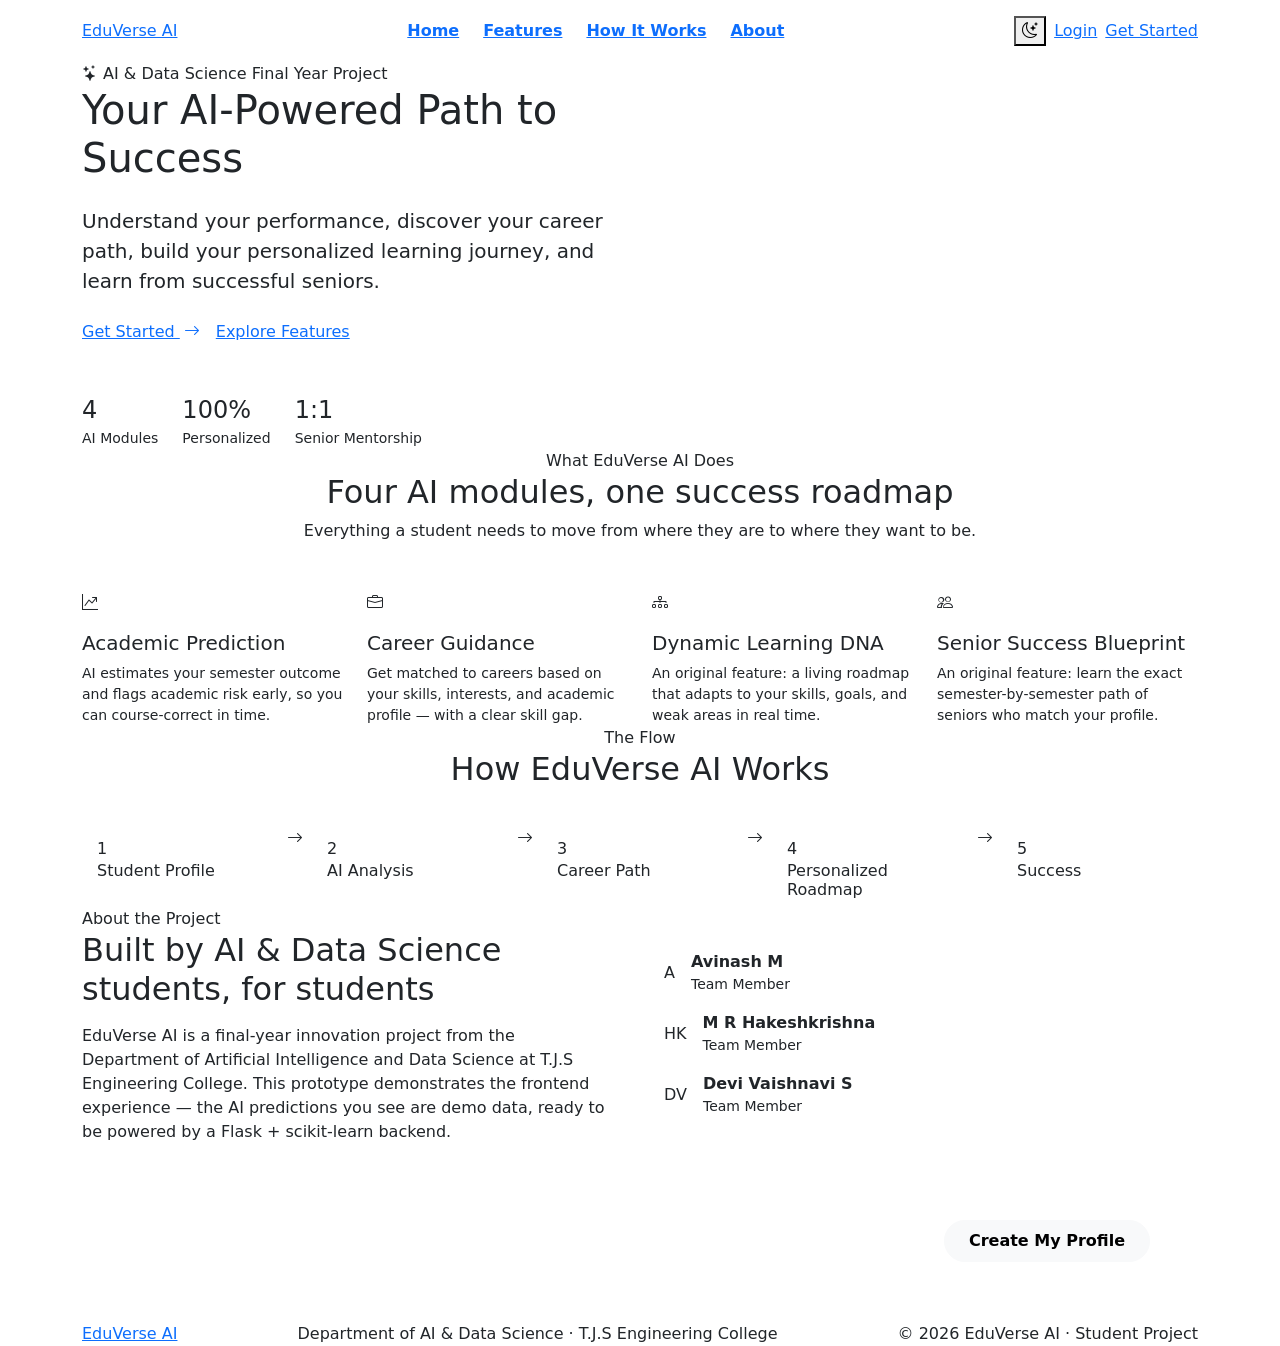
==== index.html @ 8caf8e60 "Rename Index.html to index.html" ====
<!DOCTYPE html>
<html lang="en">
<head>
<meta charset="UTF-8">
<meta name="viewport" content="width=device-width, initial-scale=1.0">
<title>EduVerse AI — Personalized Student Success Predictor & Learning Guide</title>
<link rel="preconnect" href="https://fonts.googleapis.com">
<link href="https://fonts.googleapis.com/css2?family=Space+Grotesk:wght@500;600;700&family=Inter:wght@400;500;600;700&family=JetBrains+Mono:wght@500;700&display=swap" rel="stylesheet">
<link href="https://cdn.jsdelivr.net/npm/bootstrap@5.3.3/dist/css/bootstrap.min.css" rel="stylesheet">
<link rel="stylesheet" href="https://cdn.jsdelivr.net/npm/bootstrap-icons@1.11.3/font/bootstrap-icons.css">
<link rel="stylesheet" href="style.css">
</head>
<body>

<!-- ================= NAVBAR ================= -->
<nav class="ev-navbar">
  <div class="container d-flex align-items-center justify-content-between py-3">
    <a href="index.html" class="ev-logo"><span class="dot"></span>EduVerse AI</a>
    <div class="d-none d-lg-flex align-items-center gap-4">
      <a href="#home" class="text-muted-ev fw-semibold">Home</a>
      <a href="#features" class="text-muted-ev fw-semibold">Features</a>
      <a href="#how-it-works" class="text-muted-ev fw-semibold">How It Works</a>
      <a href="#about" class="text-muted-ev fw-semibold">About</a>
    </div>
    <div class="d-flex align-items-center gap-2">
      <button class="theme-toggle" aria-label="Toggle theme"><i class="bi bi-moon-stars"></i></button>
      <a href="login.html" class="btn-ev-outline d-none d-sm-inline-block">Login</a>
      <a href="register.html" class="btn-ev-primary">Get Started</a>
    </div>
  </div>
</nav>

<!-- ================= HERO ================= -->
<header class="ev-hero" id="home">
  <div class="ev-hero-bg"></div>
  <div class="container">
    <div class="row align-items-center gy-5">
      <div class="col-lg-6">
        <span class="ev-eyebrow"><i class="bi bi-stars"></i> AI &amp; Data Science Final Year Project</span>
        <h1>Your AI-Powered Path to Success</h1>
        <p class="lead my-4">Understand your performance, discover your career path, build your personalized learning journey, and learn from successful seniors.</p>
        <div class="d-flex flex-wrap gap-3">
          <a href="register.html" class="btn-ev-primary">Get Started <i class="bi bi-arrow-right ms-1"></i></a>
          <a href="#features" class="btn-ev-outline">Explore Features</a>
        </div>
        <div class="d-flex gap-4 mt-5">
          <div><div class="ev-stat-value font-mono" style="font-size:1.5rem;">4</div><div class="text-muted-ev small">AI Modules</div></div>
          <div><div class="ev-stat-value font-mono" style="font-size:1.5rem;">100%</div><div class="text-muted-ev small">Personalized</div></div>
          <div><div class="ev-stat-value font-mono" style="font-size:1.5rem;">1:1</div><div class="text-muted-ev small">Senior Mentorship</div></div>
        </div>
      </div>
      <div class="col-lg-6">
        <div class="neural-orb-wrap">
          <div class="neural-orb">
            <div class="neural-node" style="top:18%;left:22%;"></div>
            <div class="neural-node" style="top:30%;left:70%;animation-delay:.4s;"></div>
            <div class="neural-node" style="top:65%;left:20%;animation-delay:.8s;"></div>
            <div class="neural-node" style="top:72%;left:66%;animation-delay:.3s;"></div>
            <div class="neural-node" style="top:48%;left:46%;animation-delay:.6s;"></div>
          </div>
        </div>
      </div>
    </div>
  </div>
</header>

<!-- ================= FEATURES ================= -->
<section id="features">
  <div class="container">
    <div class="text-center mb-5 fade-up">
      <span class="ev-eyebrow">What EduVerse AI Does</span>
      <h2 class="section-title">Four AI modules, one success roadmap</h2>
      <p class="text-muted-ev">Everything a student needs to move from where they are to where they want to be.</p>
    </div>
    <div class="row g-4">
      <div class="col-md-6 col-lg-3 fade-up">
        <div class="ev-card ev-card-pad hoverable h-100">
          <div class="ev-icon-tile mb-3"><i class="bi bi-graph-up-arrow"></i></div>
          <h5>Academic Prediction</h5>
          <p class="text-muted-ev small mb-0">AI estimates your semester outcome and flags academic risk early, so you can course-correct in time.</p>
        </div>
      </div>
      <div class="col-md-6 col-lg-3 fade-up">
        <div class="ev-card ev-card-pad hoverable h-100">
          <div class="ev-icon-tile mb-3"><i class="bi bi-briefcase"></i></div>
          <h5>Career Guidance</h5>
          <p class="text-muted-ev small mb-0">Get matched to careers based on your skills, interests, and academic profile — with a clear skill gap.</p>
        </div>
      </div>
      <div class="col-md-6 col-lg-3 fade-up">
        <div class="ev-card ev-card-pad hoverable h-100">
          <div class="ev-icon-tile mb-3"><i class="bi bi-diagram-3"></i></div>
          <h5>Dynamic Learning DNA</h5>
          <p class="text-muted-ev small mb-0">An original feature: a living roadmap that adapts to your skills, goals, and weak areas in real time.</p>
        </div>
      </div>
      <div class="col-md-6 col-lg-3 fade-up">
        <div class="ev-card ev-card-pad hoverable h-100">
          <div class="ev-icon-tile mb-3"><i class="bi bi-people"></i></div>
          <h5>Senior Success Blueprint</h5>
          <p class="text-muted-ev small mb-0">An original feature: learn the exact semester-by-semester path of seniors who match your profile.</p>
        </div>
      </div>
    </div>
  </div>
</section>

<!-- ================= HOW IT WORKS ================= -->
<section id="how-it-works" style="background:var(--bg-sunken);">
  <div class="container">
    <div class="text-center mb-5 fade-up">
      <span class="ev-eyebrow">The Flow</span>
      <h2 class="section-title">How EduVerse AI Works</h2>
    </div>
    <div class="row g-4 align-items-start justify-content-center">
      <div class="col-6 col-md-2 ev-step fade-up">
        <div class="num">1</div>
        <h6>Student Profile</h6>
      </div>
      <div class="col-auto ev-step-arrow d-none d-md-flex align-items-center" style="margin-top:.9rem;"><i class="bi bi-arrow-right"></i></div>
      <div class="col-6 col-md-2 ev-step fade-up">
        <div class="num">2</div>
        <h6>AI Analysis</h6>
      </div>
      <div class="col-auto ev-step-arrow d-none d-md-flex align-items-center" style="margin-top:.9rem;"><i class="bi bi-arrow-right"></i></div>
      <div class="col-6 col-md-2 ev-step fade-up">
        <div class="num">3</div>
        <h6>Career Path</h6>
      </div>
      <div class="col-auto ev-step-arrow d-none d-md-flex align-items-center" style="margin-top:.9rem;"><i class="bi bi-arrow-right"></i></div>
      <div class="col-6 col-md-2 ev-step fade-up">
        <div class="num">4</div>
        <h6>Personalized Roadmap</h6>
      </div>
      <div class="col-auto ev-step-arrow d-none d-md-flex align-items-center" style="margin-top:.9rem;"><i class="bi bi-arrow-right"></i></div>
      <div class="col-6 col-md-2 ev-step fade-up">
        <div class="num">5</div>
        <h6>Success</h6>
      </div>
    </div>
  </div>
</section>

<!-- ================= ABOUT / TEAM ================= -->
<section id="about">
  <div class="container">
    <div class="row g-5 align-items-center">
      <div class="col-lg-6 fade-up">
        <span class="ev-eyebrow">About the Project</span>
        <h2 class="section-title mb-3">Built by AI &amp; Data Science students, for students</h2>
        <p class="text-muted-ev">EduVerse AI is a final-year innovation project from the Department of Artificial Intelligence and Data Science at T.J.S Engineering College. This prototype demonstrates the frontend experience — the AI predictions you see are demo data, ready to be powered by a Flask + scikit-learn backend.</p>
      </div>
      <div class="col-lg-6 fade-up">
        <div class="row g-3">
          <div class="col-12">
            <div class="ev-card ev-card-pad d-flex align-items-center gap-3">
              <div class="ev-avatar">A</div>
              <div><strong>Avinash M</strong><div class="text-muted-ev small">Team Member</div></div>
            </div>
          </div>
          <div class="col-12">
            <div class="ev-card ev-card-pad d-flex align-items-center gap-3">
              <div class="ev-avatar">HK</div>
              <div><strong>M R Hakeshkrishna</strong><div class="text-muted-ev small">Team Member</div></div>
            </div>
          </div>
          <div class="col-12">
            <div class="ev-card ev-card-pad d-flex align-items-center gap-3">
              <div class="ev-avatar">DV</div>
              <div><strong>Devi Vaishnavi S</strong><div class="text-muted-ev small">Team Member</div></div>
            </div>
          </div>
        </div>
      </div>
    </div>
  </div>
</section>

<!-- ================= CTA ================= -->
<section style="padding-top:0;">
  <div class="container">
    <div class="ev-card fade-up" style="background:var(--ev-gradient); border:none; padding:3rem; border-radius:28px;">
      <div class="row align-items-center g-4">
        <div class="col-lg-8 text-white">
          <h3 class="text-white mb-2">Ready to see your AI-powered success path?</h3>
          <p class="mb-0" style="opacity:.9;">Create your student profile in under two minutes.</p>
        </div>
        <div class="col-lg-4 text-lg-end">
          <a href="register.html" class="btn btn-light rounded-pill fw-bold px-4 py-2">Create My Profile</a>
        </div>
      </div>
    </div>
  </div>
</section>

<footer class="ev-footer">
  <div class="container d-flex flex-wrap justify-content-between align-items-center gap-3">
    <a href="index.html" class="ev-logo"><span class="dot"></span>EduVerse AI</a>
    <div>Department of AI &amp; Data Science · T.J.S Engineering College</div>
    <div>© 2026 EduVerse AI · Student Project</div>
  </div>
</footer>

<script src="https://cdn.jsdelivr.net/npm/bootstrap@5.3.3/dist/js/bootstrap.bundle.min.js"></script>
<script src="script.js"></script>
</body>
</html>
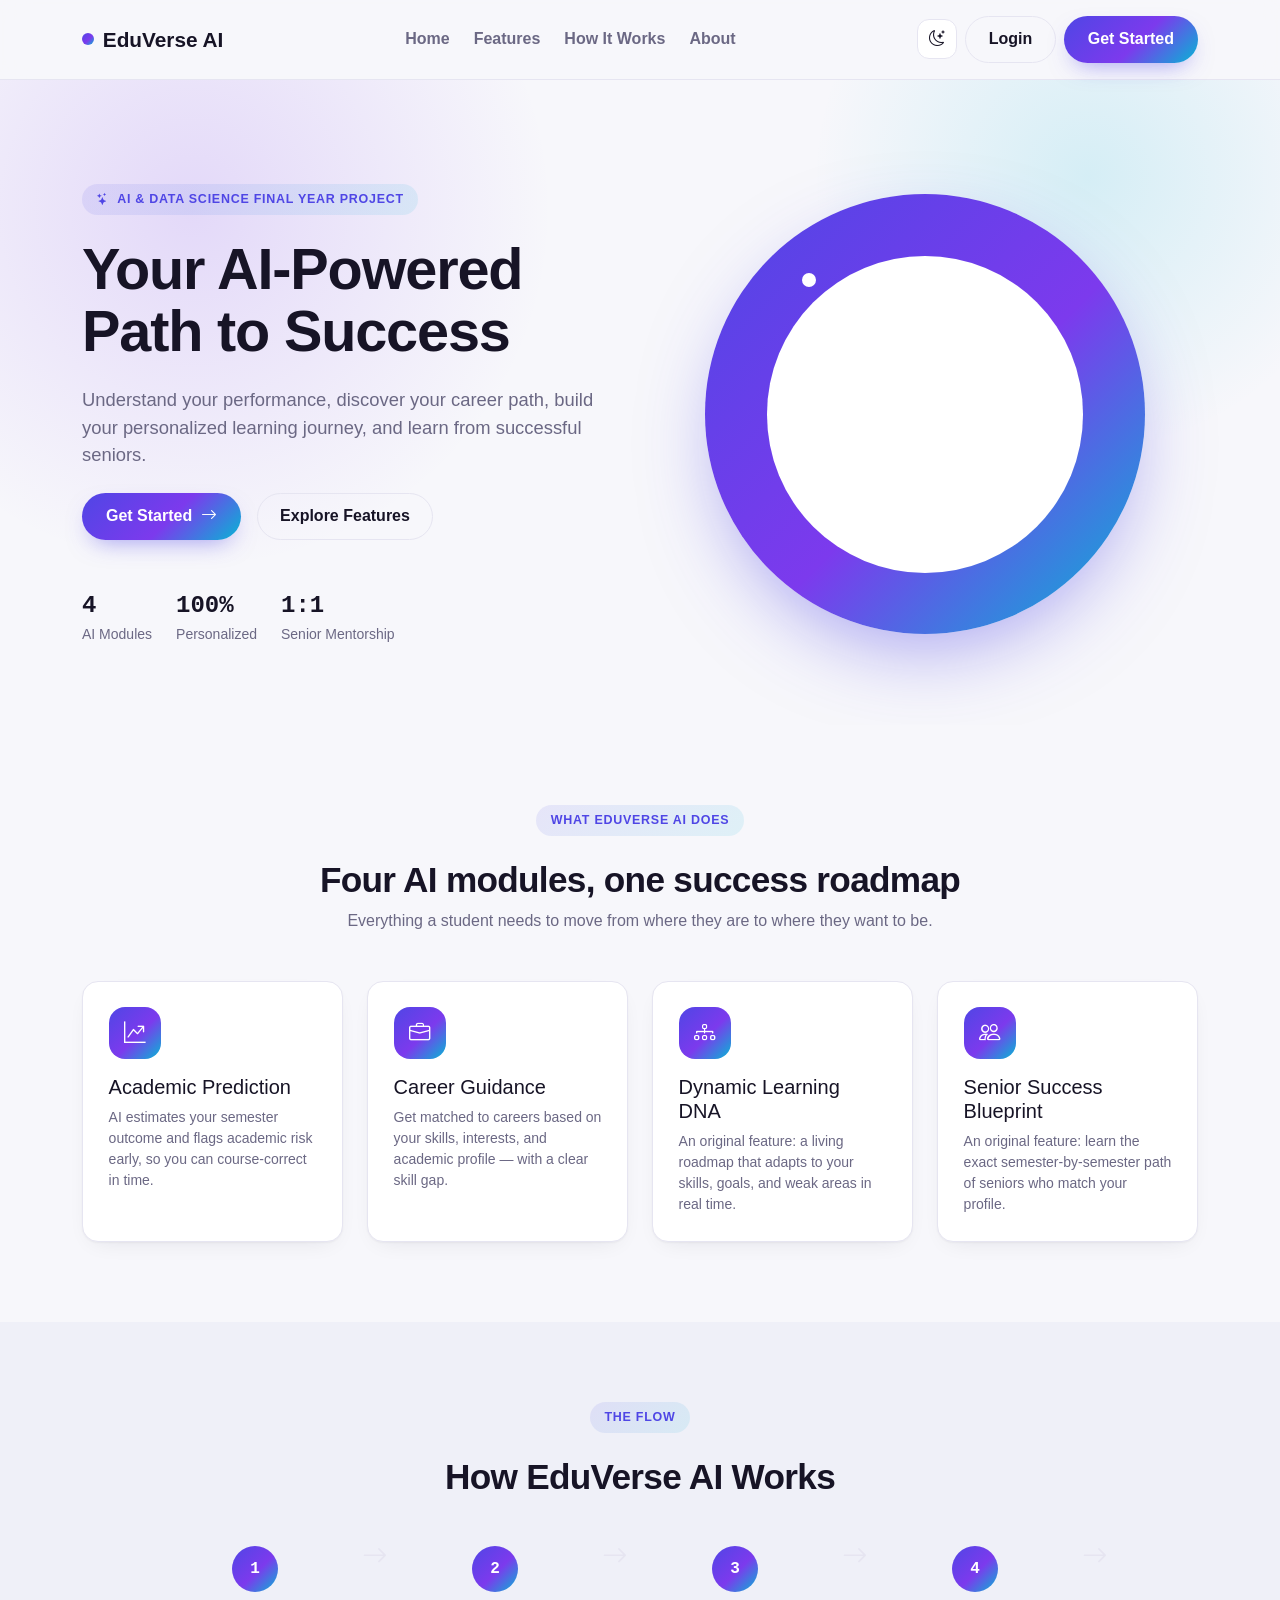
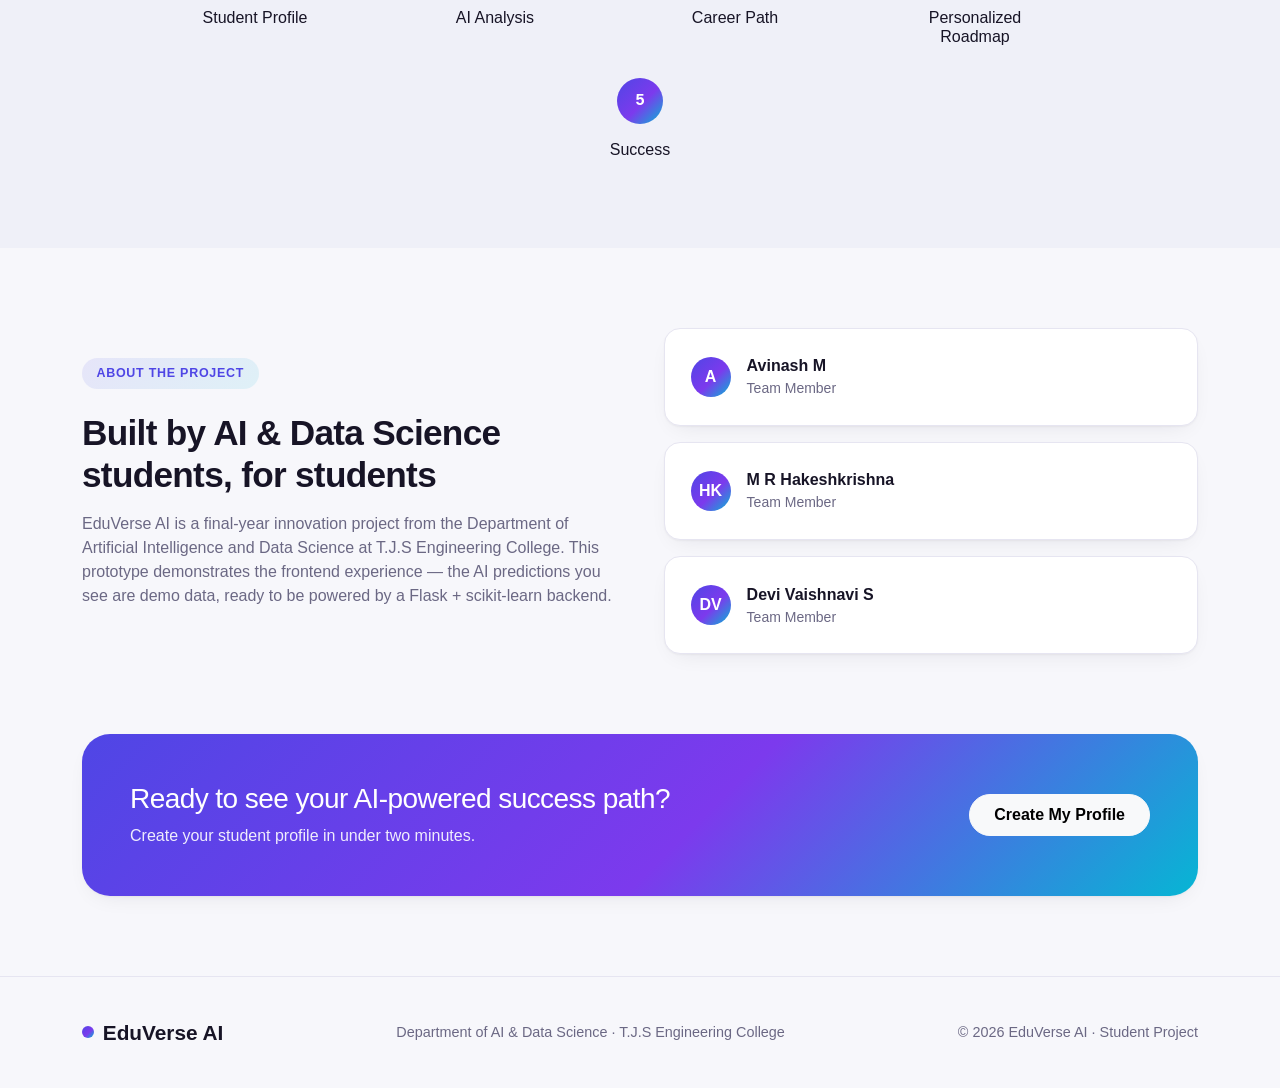
==== commit e8c589dd: "Update index.html" ====
--- a/index.html
+++ b/index.html
@@ -8,7 +8,7 @@
 <link href="https://fonts.googleapis.com/css2?family=Space+Grotesk:wght@500;600;700&family=Inter:wght@400;500;600;700&family=JetBrains+Mono:wght@500;700&display=swap" rel="stylesheet">
 <link href="https://cdn.jsdelivr.net/npm/bootstrap@5.3.3/dist/css/bootstrap.min.css" rel="stylesheet">
 <link rel="stylesheet" href="https://cdn.jsdelivr.net/npm/bootstrap-icons@1.11.3/font/bootstrap-icons.css">
-<link rel="stylesheet" href="style.css">
+<link rel="stylesheet" href="Style.CSS">
 </head>
 <body>
 
@@ -24,8 +24,8 @@
     </div>
     <div class="d-flex align-items-center gap-2">
       <button class="theme-toggle" aria-label="Toggle theme"><i class="bi bi-moon-stars"></i></button>
-      <a href="login.html" class="btn-ev-outline d-none d-sm-inline-block">Login</a>
-      <a href="register.html" class="btn-ev-primary">Get Started</a>
+      <a href="Login.html" class="btn-ev-outline d-none d-sm-inline-block">Login</a>
+      <a href="Register.html" class="btn-ev-primary">Get Started</a>
     </div>
   </div>
 </nav>
@@ -40,7 +40,7 @@
         <h1>Your AI-Powered Path to Success</h1>
         <p class="lead my-4">Understand your performance, discover your career path, build your personalized learning journey, and learn from successful seniors.</p>
         <div class="d-flex flex-wrap gap-3">
-          <a href="register.html" class="btn-ev-primary">Get Started <i class="bi bi-arrow-right ms-1"></i></a>
+          <a href="Register.html" class="btn-ev-primary">Get Started <i class="bi bi-arrow-right ms-1"></i></a>
           <a href="#features" class="btn-ev-outline">Explore Features</a>
         </div>
         <div class="d-flex gap-4 mt-5">
@@ -186,7 +186,7 @@
           <p class="mb-0" style="opacity:.9;">Create your student profile in under two minutes.</p>
         </div>
         <div class="col-lg-4 text-lg-end">
-          <a href="register.html" class="btn btn-light rounded-pill fw-bold px-4 py-2">Create My Profile</a>
+          <a href="Register.html" class="btn btn-light rounded-pill fw-bold px-4 py-2">Create My Profile</a>
         </div>
       </div>
     </div>
@@ -202,6 +202,6 @@
 </footer>
 
 <script src="https://cdn.jsdelivr.net/npm/bootstrap@5.3.3/dist/js/bootstrap.bundle.min.js"></script>
-<script src="script.js"></script>
+<script src="Script.js"></script>
 </body>
 </html>
--- a/Style.CSS
+++ b/Style.CSS
@@ -0,0 +1,380 @@
+/* ==========================================================================
+   EduVerse AI — Design Tokens & Core Styles
+   Theme: "Neural Pathways" — indigo/violet AI palette with a circuit/DNA
+   motif used for the two original features (Learning DNA, Senior Blueprint).
+   Fonts: Space Grotesk (display) + Inter (body) + JetBrains Mono (data/stats)
+   ========================================================================== */
+
+:root{
+  /* ---- Brand palette ---- */
+  --ev-indigo:        #4F46E5;
+  --ev-indigo-dark:    #3730A3;
+  --ev-violet:        #7C3AED;
+  --ev-cyan:          #06B6D4;
+  --ev-cyan-soft:     #A5F3FC;
+  --ev-amber:         #F59E0B;
+  --ev-rose:          #F43F5E;
+  --ev-green:         #10B981;
+
+  --ev-gradient: linear-gradient(135deg,var(--ev-indigo) 0%,var(--ev-violet) 55%,var(--ev-cyan) 100%);
+  --ev-gradient-soft: linear-gradient(135deg, rgba(79,70,229,.10), rgba(6,182,212,.10));
+
+  /* ---- Light mode surface tokens ---- */
+  --bg:            #F7F7FB;
+  --bg-elevated:   #FFFFFF;
+  --bg-sunken:     #EFF0F8;
+  --text:          #171426;
+  --text-muted:    #6B6884;
+  --border:        #E6E5F1;
+  --shadow:        0 1px 2px rgba(23,20,38,.04), 0 8px 24px -12px rgba(23,20,38,.12);
+  --shadow-lg:     0 20px 45px -20px rgba(79,70,229,.35);
+
+  /* ---- Type ---- */
+  --font-display: 'Space Grotesk', sans-serif;
+  --font-body:    'Inter', sans-serif;
+  --font-mono:    'JetBrains Mono', monospace;
+
+  --radius-sm: 10px;
+  --radius-md: 16px;
+  --radius-lg: 24px;
+
+  --sidebar-w: 264px;
+}
+
+[data-theme="dark"]{
+  --bg:            #0E0B1A;
+  --bg-elevated:   #171327;
+  --bg-sunken:     #120F20;
+  --text:          #F1EFFB;
+  --text-muted:    #948FB3;
+  --border:        #2A2540;
+  --shadow:        0 1px 2px rgba(0,0,0,.3), 0 8px 30px -12px rgba(0,0,0,.6);
+  --shadow-lg:     0 20px 55px -20px rgba(124,58,237,.55);
+}
+
+*{ box-sizing:border-box; }
+
+html{ scroll-behavior:smooth; }
+
+body{
+  background:var(--bg);
+  color:var(--text);
+  font-family:var(--font-body);
+  transition:background .3s ease,color .3s ease;
+  -webkit-font-smoothing:antialiased;
+}
+
+h1,h2,h3,h4,.display{
+  font-family:var(--font-display);
+  letter-spacing:-0.02em;
+  color:var(--text);
+}
+
+.text-muted-ev{ color:var(--text-muted) !important; }
+.font-mono{ font-family:var(--font-mono); }
+
+a{ text-decoration:none; }
+
+/* Respect reduced motion */
+@media (prefers-reduced-motion: reduce){
+  *{ animation-duration:.001ms !important; transition-duration:.001ms !important; }
+}
+
+/* ==========================================================================
+   Buttons
+   ========================================================================== */
+.btn-ev-primary{
+  background:var(--ev-gradient);
+  border:none;
+  color:#fff;
+  font-weight:600;
+  padding:.7rem 1.5rem;
+  border-radius:999px;
+  box-shadow:0 10px 25px -10px rgba(79,70,229,.55);
+  transition:transform .2s ease, box-shadow .2s ease;
+}
+.btn-ev-primary:hover{ transform:translateY(-2px); box-shadow:0 16px 32px -10px rgba(79,70,229,.65); color:#fff; }
+
+.btn-ev-outline{
+  background:transparent;
+  border:1.5px solid var(--border);
+  color:var(--text);
+  font-weight:600;
+  padding:.65rem 1.4rem;
+  border-radius:999px;
+  transition:all .2s ease;
+}
+.btn-ev-outline:hover{ border-color:var(--ev-indigo); color:var(--ev-indigo); transform:translateY(-2px); }
+
+/* ==========================================================================
+   Cards
+   ========================================================================== */
+.ev-card{
+  background:var(--bg-elevated);
+  border:1px solid var(--border);
+  border-radius:var(--radius-md);
+  box-shadow:var(--shadow);
+  transition:transform .25s ease, box-shadow .25s ease, border-color .25s ease;
+}
+.ev-card.hoverable:hover{
+  transform:translateY(-4px);
+  box-shadow:var(--shadow-lg);
+  border-color:rgba(124,58,237,.35);
+}
+.ev-card-pad{ padding:1.6rem; }
+
+.ev-badge{
+  display:inline-flex; align-items:center; gap:.4rem;
+  font-size:.72rem; font-weight:700; letter-spacing:.03em; text-transform:uppercase;
+  padding:.32rem .7rem; border-radius:999px;
+  background:var(--ev-gradient-soft); color:var(--ev-indigo);
+}
+[data-theme="dark"] .ev-badge{ color:var(--ev-cyan-soft); }
+
+.ev-badge.demo{ background:rgba(245,158,11,.12); color:#B45309; }
+[data-theme="dark"] .ev-badge.demo{ color:#FCD34D; }
+
+.ev-icon-tile{
+  width:52px; height:52px; border-radius:16px;
+  display:flex; align-items:center; justify-content:center;
+  background:var(--ev-gradient); color:#fff; font-size:1.35rem;
+  flex-shrink:0;
+}
+
+/* ==========================================================================
+   Landing page
+   ========================================================================== */
+.ev-navbar{
+  backdrop-filter:blur(14px);
+  background:color-mix(in srgb, var(--bg) 82%, transparent);
+  border-bottom:1px solid var(--border);
+  position:sticky; top:0; z-index:1000;
+}
+.ev-logo{
+  font-family:var(--font-display); font-weight:700; font-size:1.3rem;
+  display:flex; align-items:center; gap:.55rem; color:var(--text);
+}
+.ev-logo .dot{
+  width:12px;height:12px;border-radius:50%;
+  background:var(--ev-gradient);
+  box-shadow:0 0 0 4px var(--ev-gradient-soft);
+}
+
+.ev-hero{
+  position:relative; overflow:hidden;
+  padding:6.5rem 0 5rem;
+}
+.ev-hero-bg{
+  position:absolute; inset:0; z-index:0; pointer-events:none;
+  background:
+    radial-gradient(600px circle at 15% 20%, rgba(124,58,237,.16), transparent 60%),
+    radial-gradient(500px circle at 85% 15%, rgba(6,182,212,.14), transparent 55%);
+}
+.ev-hero .container{ position:relative; z-index:1; }
+
+.ev-eyebrow{
+  display:inline-flex; align-items:center; gap:.5rem;
+  font-size:.78rem; font-weight:700; letter-spacing:.06em; text-transform:uppercase;
+  color:var(--ev-indigo); background:var(--ev-gradient-soft);
+  padding:.4rem .9rem; border-radius:999px; margin-bottom:1.4rem;
+}
+
+.ev-hero h1{ font-size:clamp(2.2rem,5vw,3.6rem); line-height:1.08; font-weight:700; }
+.ev-hero .lead{ color:var(--text-muted); font-size:1.15rem; max-width:560px; }
+
+/* Neural thread signature graphic */
+.neural-orb-wrap{ position:relative; }
+.neural-orb{
+  width:100%; max-width:440px; aspect-ratio:1/1; margin:0 auto;
+  border-radius:50%;
+  background:var(--ev-gradient);
+  position:relative;
+  box-shadow:0 30px 80px -20px rgba(79,70,229,.5);
+  animation:orbFloat 6s ease-in-out infinite;
+}
+@keyframes orbFloat{ 0%,100%{ transform:translateY(0);} 50%{ transform:translateY(-14px);} }
+.neural-orb::before{
+  content:""; position:absolute; inset:14%; border-radius:50%;
+  background:var(--bg-elevated);
+}
+.neural-node{
+  position:absolute; width:14px; height:14px; border-radius:50%;
+  background:#fff; box-shadow:0 0 0 6px var(--ev-gradient-soft);
+  animation:nodePulse 2.4s ease-in-out infinite;
+}
+@keyframes nodePulse{ 0%,100%{ opacity:.55; transform:scale(.9);} 50%{ opacity:1; transform:scale(1.15);} }
+
+.ev-step{
+  text-align:center; position:relative;
+}
+.ev-step .num{
+  width:46px;height:46px;border-radius:50%;
+  background:var(--ev-gradient); color:#fff; font-family:var(--font-mono); font-weight:700;
+  display:flex; align-items:center; justify-content:center; margin:0 auto 1rem;
+}
+.ev-step-arrow{ color:var(--border); font-size:1.6rem; }
+
+section{ padding:5rem 0; }
+.section-title{ font-size:clamp(1.6rem,3vw,2.2rem); font-weight:700; }
+
+/* ==========================================================================
+   App shell (dashboard-style pages)
+   ========================================================================== */
+.ev-app{ display:flex; min-height:100vh; }
+
+.ev-sidebar{
+  width:var(--sidebar-w); flex-shrink:0;
+  background:var(--bg-elevated); border-right:1px solid var(--border);
+  padding:1.5rem 1.1rem; position:sticky; top:0; height:100vh;
+  display:flex; flex-direction:column; gap:1.5rem;
+  transition:transform .3s ease;
+  z-index:1200;
+}
+.ev-sidebar .ev-nav-link{
+  display:flex; align-items:center; gap:.8rem;
+  padding:.65rem .9rem; border-radius:12px;
+  color:var(--text-muted); font-weight:600; font-size:.93rem;
+  transition:all .18s ease;
+}
+.ev-sidebar .ev-nav-link i{ width:20px; text-align:center; }
+.ev-sidebar .ev-nav-link:hover{ background:var(--bg-sunken); color:var(--text); }
+.ev-sidebar .ev-nav-link.active{ background:var(--ev-gradient); color:#fff; box-shadow:0 8px 18px -8px rgba(79,70,229,.5); }
+
+.ev-sidebar-profile{
+  display:flex; align-items:center; gap:.7rem;
+  padding:.8rem; border-radius:14px; background:var(--bg-sunken);
+}
+.ev-avatar{
+  width:40px;height:40px;border-radius:50%;
+  background:var(--ev-gradient); color:#fff; display:flex; align-items:center; justify-content:center;
+  font-weight:700; font-family:var(--font-display); flex-shrink:0;
+}
+
+.ev-main{ flex:1; min-width:0; }
+
+.ev-topbar{
+  position:sticky; top:0; z-index:1100;
+  background:color-mix(in srgb, var(--bg) 85%, transparent);
+  backdrop-filter:blur(12px);
+  border-bottom:1px solid var(--border);
+  padding:1rem 1.6rem;
+  display:flex; align-items:center; justify-content:space-between; gap:1rem;
+}
+
+.theme-toggle,.sidebar-toggle-btn{
+  width:40px;height:40px;border-radius:12px;border:1px solid var(--border);
+  background:var(--bg-elevated); color:var(--text);
+  display:flex; align-items:center; justify-content:center;
+}
+
+.ev-content{ padding:1.8rem 1.6rem 3rem; max-width:1280px; }
+
+/* Stat cards */
+.ev-stat-value{ font-family:var(--font-mono); font-size:2rem; font-weight:700; }
+.ev-progress{
+  height:8px; border-radius:999px; background:var(--bg-sunken); overflow:hidden;
+}
+.ev-progress-bar{ height:100%; border-radius:999px; background:var(--ev-gradient); transition:width 1s cubic-bezier(.2,.8,.2,1); }
+
+/* ==========================================================================
+   Learning DNA — vertical strand roadmap (signature element)
+   ========================================================================== */
+.dna-track{ position:relative; padding-left:2.6rem; }
+.dna-track::before{
+  content:""; position:absolute; left:14px; top:6px; bottom:6px; width:3px;
+  background:linear-gradient(var(--ev-indigo),var(--ev-violet),var(--ev-cyan));
+  border-radius:3px;
+}
+.dna-node{ position:relative; margin-bottom:1.1rem; }
+.dna-node::before{
+  content:""; position:absolute; left:-2.6rem; top:1.4rem;
+  width:16px;height:16px;border-radius:50%;
+  background:var(--bg-elevated); border:3px solid var(--ev-indigo);
+}
+.dna-node.completed::before{ background:var(--ev-green); border-color:var(--ev-green); }
+.dna-node.progress::before{ background:var(--ev-amber); border-color:var(--ev-amber); }
+.dna-node.next::before{ background:var(--bg-elevated); border-color:var(--border); }
+
+/* Senior blueprint journey timeline */
+.journey-track{ position:relative; padding-left:2.6rem; }
+.journey-track::before{
+  content:""; position:absolute; left:14px; top:6px; bottom:6px; width:3px;
+  background:var(--border);
+}
+.journey-node{ position:relative; margin-bottom:1.4rem; }
+.journey-node::before{
+  content:attr(data-sem); position:absolute; left:-2.85rem; top:0;
+  width:26px;height:26px;border-radius:50%; font-size:.68rem; font-family:var(--font-mono); font-weight:700;
+  background:var(--ev-gradient); color:#fff; display:flex; align-items:center; justify-content:center;
+}
+
+/* Match ring */
+.match-ring{ position:relative; width:64px; height:64px; }
+.match-ring svg{ transform:rotate(-90deg); }
+.match-ring .pct{
+  position:absolute; inset:0; display:flex; align-items:center; justify-content:center;
+  font-family:var(--font-mono); font-weight:700; font-size:.85rem;
+}
+
+/* Forms */
+.form-control,.form-select{
+  background:var(--bg-elevated); border:1.5px solid var(--border); color:var(--text);
+  border-radius:12px; padding:.65rem .9rem;
+}
+.form-control:focus,.form-select:focus{
+  border-color:var(--ev-indigo); box-shadow:0 0 0 4px var(--ev-gradient-soft); background:var(--bg-elevated); color:var(--text);
+}
+.form-label{ font-weight:600; font-size:.88rem; color:var(--text-muted); }
+label.form-label{margin-bottom:.35rem;}
+
+.auth-shell{
+  min-height:100vh; display:flex; align-items:center; justify-content:center;
+  background:
+    radial-gradient(700px circle at 10% 10%, rgba(124,58,237,.14), transparent 55%),
+    radial-gradient(700px circle at 90% 90%, rgba(6,182,212,.12), transparent 55%),
+    var(--bg);
+  padding:2rem 1rem;
+}
+.auth-card{ width:100%; max-width:440px; }
+.auth-card.wide{ max-width:720px; }
+
+/* Mobile bottom nav */
+.ev-bottom-nav{
+  display:none; position:fixed; bottom:0; left:0; right:0; z-index:1300;
+  background:var(--bg-elevated); border-top:1px solid var(--border);
+  padding:.5rem .3rem; box-shadow:0 -8px 24px -12px rgba(0,0,0,.15);
+}
+.ev-bottom-nav .item{
+  display:flex; flex-direction:column; align-items:center; gap:.15rem;
+  font-size:.65rem; color:var(--text-muted); font-weight:600; flex:1; padding:.35rem 0; border-radius:10px;
+}
+.ev-bottom-nav .item.active{ color:var(--ev-indigo); }
+.ev-bottom-nav .item i{ font-size:1.05rem; }
+
+@media (max-width: 991.98px){
+  .ev-sidebar{ position:fixed; left:0; transform:translateX(-100%); box-shadow:0 0 40px rgba(0,0,0,.25); }
+  .ev-sidebar.open{ transform:translateX(0); }
+  .ev-sidebar-backdrop{ display:none; position:fixed; inset:0; background:rgba(0,0,0,.4); z-index:1150; }
+  .ev-sidebar-backdrop.show{ display:block; }
+  .ev-bottom-nav{ display:flex; }
+  .ev-content{ padding-bottom:5.5rem; }
+}
+
+/* Chip / tag */
+.ev-chip{
+  display:inline-block; padding:.28rem .72rem; border-radius:999px; font-size:.78rem; font-weight:600;
+  background:var(--bg-sunken); color:var(--text-muted); border:1px solid var(--border);
+}
+.ev-chip.missing{ background:rgba(244,63,94,.08); color:var(--ev-rose); border-color:rgba(244,63,94,.25); }
+.ev-chip.have{ background:rgba(16,185,129,.09); color:var(--ev-green); border-color:rgba(16,185,129,.25); }
+
+.risk-low{ color:var(--ev-green); }
+.risk-medium{ color:var(--ev-amber); }
+.risk-high{ color:var(--ev-rose); }
+
+footer.ev-footer{
+  border-top:1px solid var(--border); padding:2.5rem 0; color:var(--text-muted); font-size:.9rem;
+}
+
+.fade-up{ opacity:0; transform:translateY(16px); transition:opacity .6s ease, transform .6s ease; }
+.fade-up.in{ opacity:1; transform:translateY(0); }
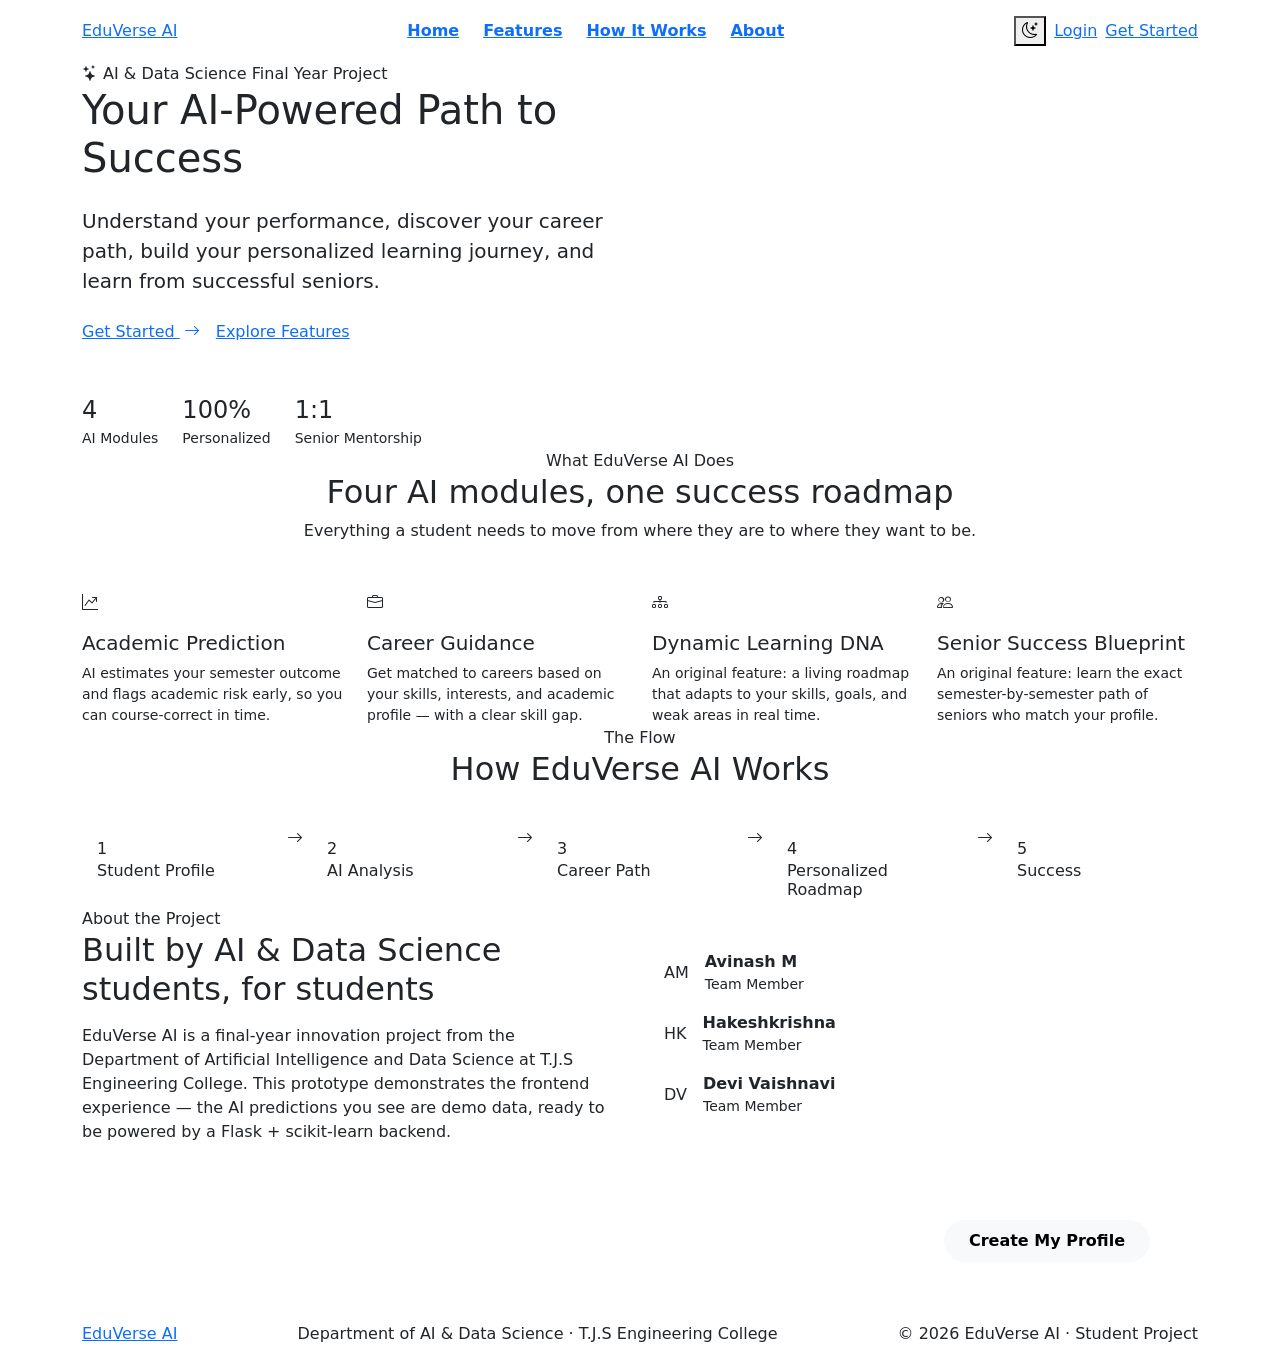
==== commit 153ee85e: "Update index.html" ====
--- a/index.html
+++ b/index.html
@@ -8,7 +8,7 @@
 <link href="https://fonts.googleapis.com/css2?family=Space+Grotesk:wght@500;600;700&family=Inter:wght@400;500;600;700&family=JetBrains+Mono:wght@500;700&display=swap" rel="stylesheet">
 <link href="https://cdn.jsdelivr.net/npm/bootstrap@5.3.3/dist/css/bootstrap.min.css" rel="stylesheet">
 <link rel="stylesheet" href="https://cdn.jsdelivr.net/npm/bootstrap-icons@1.11.3/font/bootstrap-icons.css">
-<link rel="stylesheet" href="Style.CSS">
+<link rel="stylesheet" href="style.css">
 </head>
 <body>
 
@@ -24,8 +24,8 @@
     </div>
     <div class="d-flex align-items-center gap-2">
       <button class="theme-toggle" aria-label="Toggle theme"><i class="bi bi-moon-stars"></i></button>
-      <a href="Login.html" class="btn-ev-outline d-none d-sm-inline-block">Login</a>
-      <a href="Register.html" class="btn-ev-primary">Get Started</a>
+      <a href="login.html" class="btn-ev-outline d-none d-sm-inline-block">Login</a>
+      <a href="register.html" class="btn-ev-primary">Get Started</a>
     </div>
   </div>
 </nav>
@@ -40,7 +40,7 @@
         <h1>Your AI-Powered Path to Success</h1>
         <p class="lead my-4">Understand your performance, discover your career path, build your personalized learning journey, and learn from successful seniors.</p>
         <div class="d-flex flex-wrap gap-3">
-          <a href="Register.html" class="btn-ev-primary">Get Started <i class="bi bi-arrow-right ms-1"></i></a>
+          <a href="register.html" class="btn-ev-primary">Get Started <i class="bi bi-arrow-right ms-1"></i></a>
           <a href="#features" class="btn-ev-outline">Explore Features</a>
         </div>
         <div class="d-flex gap-4 mt-5">
@@ -55,8 +55,8 @@
             <div class="neural-node" style="top:18%;left:22%;"></div>
             <div class="neural-node" style="top:30%;left:70%;animation-delay:.4s;"></div>
             <div class="neural-node" style="top:65%;left:20%;animation-delay:.8s;"></div>
-            <div class="neural-node" style="top:72%;left:66%;animation-delay:.3s;"></div>
-            <div class="neural-node" style="top:48%;left:46%;animation-delay:.6s;"></div>
+            <div class="neural-node" style="top:72%;left:66%;animation-delay:1.2s;"></div>
+            <div class="neural-node" style="top:48%;left:46%;animation-delay:1.6s;"></div>
           </div>
         </div>
       </div>
@@ -154,20 +154,20 @@
         <div class="row g-3">
           <div class="col-12">
             <div class="ev-card ev-card-pad d-flex align-items-center gap-3">
-              <div class="ev-avatar">A</div>
+              <div class="ev-avatar">AM</div>
               <div><strong>Avinash M</strong><div class="text-muted-ev small">Team Member</div></div>
             </div>
           </div>
           <div class="col-12">
             <div class="ev-card ev-card-pad d-flex align-items-center gap-3">
               <div class="ev-avatar">HK</div>
-              <div><strong>M R Hakeshkrishna</strong><div class="text-muted-ev small">Team Member</div></div>
+              <div><strong>Hakeshkrishna</strong><div class="text-muted-ev small">Team Member</div></div>
             </div>
           </div>
           <div class="col-12">
             <div class="ev-card ev-card-pad d-flex align-items-center gap-3">
               <div class="ev-avatar">DV</div>
-              <div><strong>Devi Vaishnavi S</strong><div class="text-muted-ev small">Team Member</div></div>
+              <div><strong>Devi Vaishnavi</strong><div class="text-muted-ev small">Team Member</div></div>
             </div>
           </div>
         </div>
@@ -186,7 +186,7 @@
           <p class="mb-0" style="opacity:.9;">Create your student profile in under two minutes.</p>
         </div>
         <div class="col-lg-4 text-lg-end">
-          <a href="Register.html" class="btn btn-light rounded-pill fw-bold px-4 py-2">Create My Profile</a>
+          <a href="register.html" class="btn btn-light rounded-pill fw-bold px-4 py-2">Create My Profile</a>
         </div>
       </div>
     </div>
@@ -202,6 +202,6 @@
 </footer>
 
 <script src="https://cdn.jsdelivr.net/npm/bootstrap@5.3.3/dist/js/bootstrap.bundle.min.js"></script>
-<script src="Script.js"></script>
+<script src="script.js"></script>
 </body>
 </html>
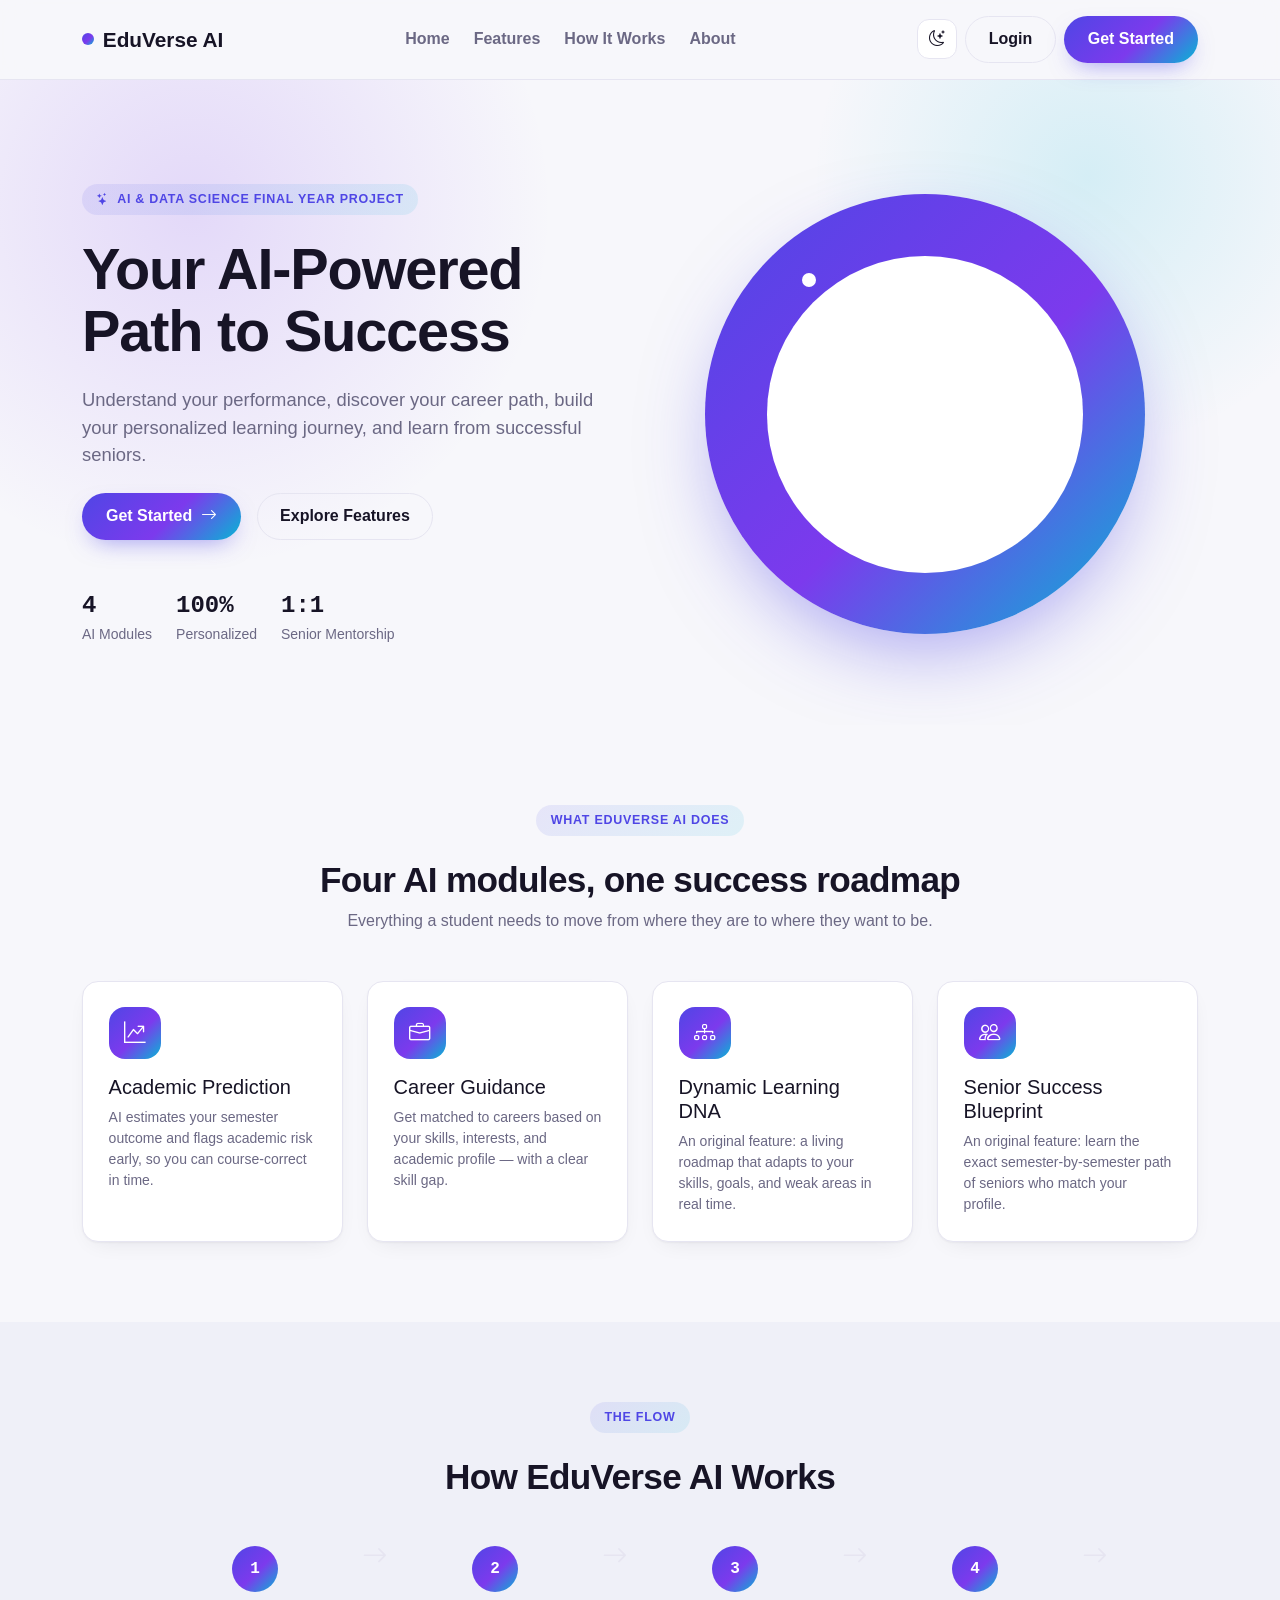
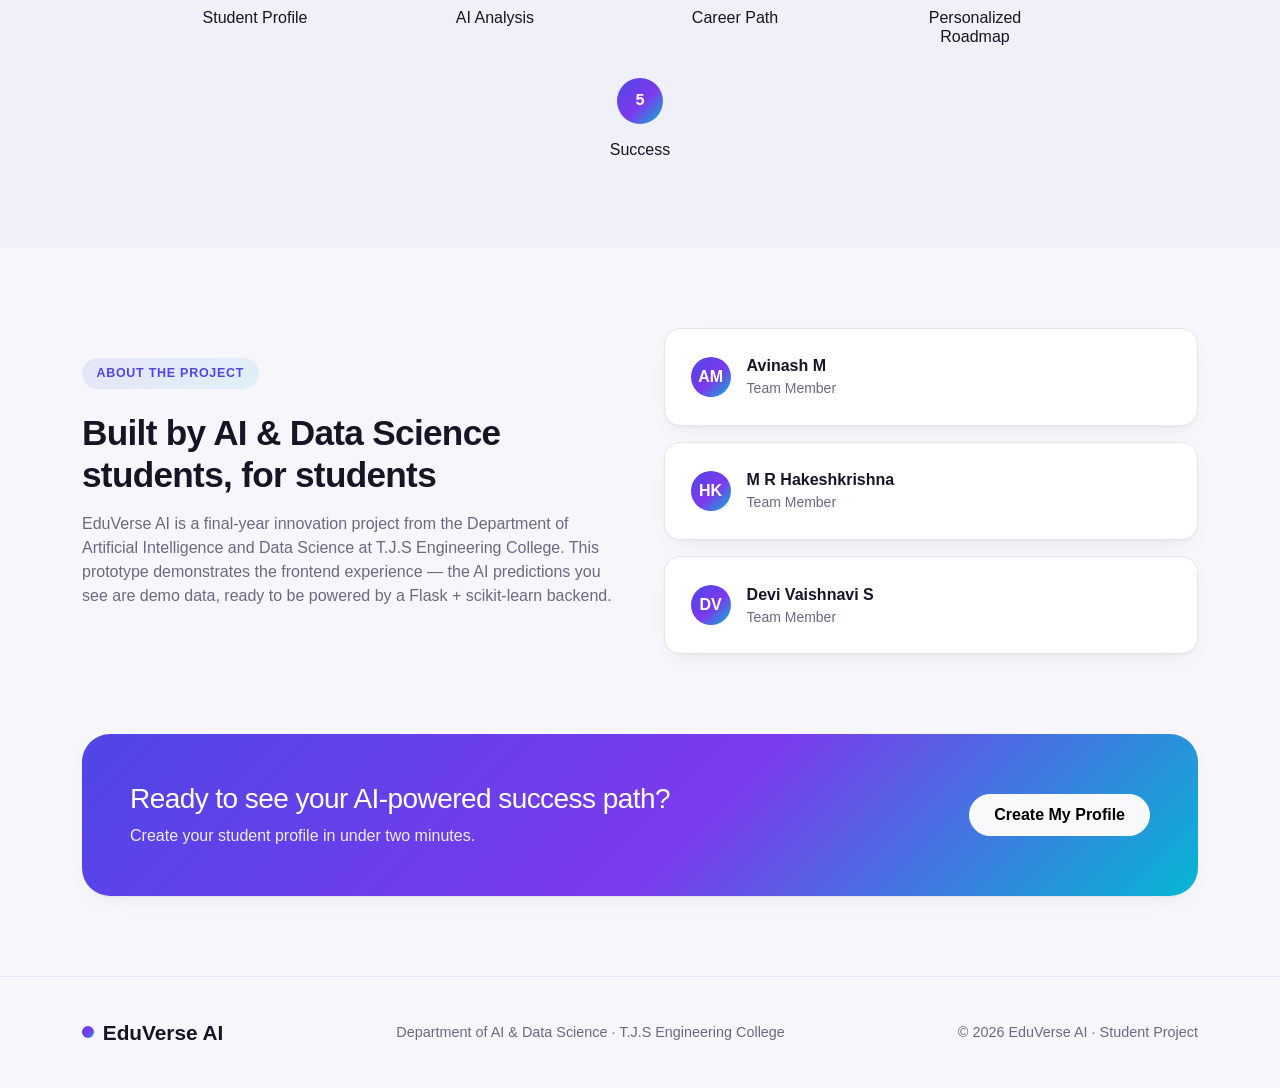
==== commit 8783e7cd: "Update index.html" ====
--- a/index.html
+++ b/index.html
@@ -161,13 +161,13 @@
           <div class="col-12">
             <div class="ev-card ev-card-pad d-flex align-items-center gap-3">
               <div class="ev-avatar">HK</div>
-              <div><strong>Hakeshkrishna</strong><div class="text-muted-ev small">Team Member</div></div>
+              <div><strong>M R Hakeshkrishna</strong><div class="text-muted-ev small">Team Member</div></div>
             </div>
           </div>
           <div class="col-12">
             <div class="ev-card ev-card-pad d-flex align-items-center gap-3">
               <div class="ev-avatar">DV</div>
-              <div><strong>Devi Vaishnavi</strong><div class="text-muted-ev small">Team Member</div></div>
+              <div><strong>Devi Vaishnavi S</strong><div class="text-muted-ev small">Team Member</div></div>
             </div>
           </div>
         </div>
--- a/style.css
+++ b/style.css
@@ -0,0 +1,393 @@
+/* ==========================================================================
+   EduVerse AI — Design Tokens & Core Styles
+   Theme: "Neural Pathways" — indigo/violet AI palette with a circuit/DNA
+   motif used for the two original features (Learning DNA, Senior Blueprint).
+   Fonts: Space Grotesk (display) + Inter (body) + JetBrains Mono (data/stats)
+   ========================================================================== */
+
+:root{
+  /* ---- Brand palette ---- */
+  --ev-indigo:        #4F46E5;
+  --ev-indigo-dark:    #3730A3;
+  --ev-violet:        #7C3AED;
+  --ev-cyan:          #06B6D4;
+  --ev-cyan-soft:     #A5F3FC;
+  --ev-amber:         #F59E0B;
+  --ev-rose:          #F43F5E;
+  --ev-green:         #10B981;
+
+  --ev-gradient: linear-gradient(135deg,var(--ev-indigo) 0%,var(--ev-violet) 55%,var(--ev-cyan) 100%);
+  --ev-gradient-soft: linear-gradient(135deg, rgba(79,70,229,.10), rgba(6,182,212,.10));
+
+  /* ---- Light mode surface tokens ---- */
+  --bg:            #F7F7FB;
+  --bg-elevated:   #FFFFFF;
+  --bg-sunken:     #EFF0F8;
+  --text:          #171426;
+  --text-muted:    #6B6884;
+  --border:        #E6E5F1;
+  --shadow:        0 1px 2px rgba(23,20,38,.04), 0 8px 24px -12px rgba(23,20,38,.12);
+  --shadow-lg:     0 20px 45px -20px rgba(79,70,229,.35);
+
+  /* ---- Type ---- */
+  --font-display: 'Space Grotesk', sans-serif;
+  --font-body:    'Inter', sans-serif;
+  --font-mono:    'JetBrains Mono', monospace;
+
+  --radius-sm: 10px;
+  --radius-md: 16px;
+  --radius-lg: 24px;
+
+  --sidebar-w: 264px;
+}
+
+[data-theme="dark"]{
+  --bg:            #0E0B1A;
+  --bg-elevated:   #171327;
+  --bg-sunken:     #120F20;
+  --text:          #F1EFFB;
+  --text-muted:    #948FB3;
+  --border:        #2A2540;
+  --shadow:        0 1px 2px rgba(0,0,0,.3), 0 8px 30px -12px rgba(0,0,0,.6);
+  --shadow-lg:     0 20px 55px -20px rgba(124,58,237,.55);
+}
+
+*{ box-sizing:border-box; }
+
+html{ scroll-behavior:smooth; }
+
+body{
+  background:var(--bg);
+  color:var(--text);
+  font-family:var(--font-body);
+  transition:background .3s ease,color .3s ease;
+  -webkit-font-smoothing:antialiased;
+}
+
+h1,h2,h3,h4,.display{
+  font-family:var(--font-display);
+  letter-spacing:-0.02em;
+  color:var(--text);
+}
+
+.text-muted-ev{ color:var(--text-muted) !important; }
+.font-mono{ font-family:var(--font-mono); }
+
+a{ text-decoration:none; }
+
+/* Respect reduced motion */
+@media (prefers-reduced-motion: reduce){
+  *{ animation-duration:.001ms !important; transition-duration:.001ms !important; }
+}
+
+/* ==========================================================================
+   Buttons
+   ========================================================================== */
+.btn-ev-primary{
+  background:var(--ev-gradient);
+  border:none;
+  color:#fff;
+  font-weight:600;
+  padding:.7rem 1.5rem;
+  border-radius:999px;
+  box-shadow:0 10px 25px -10px rgba(79,70,229,.55);
+  transition:transform .2s ease, box-shadow .2s ease;
+}
+.btn-ev-primary:hover{ transform:translateY(-2px); box-shadow:0 16px 32px -10px rgba(79,70,229,.65); color:#fff; }
+
+.btn-ev-outline{
+  background:transparent;
+  border:1.5px solid var(--border);
+  color:var(--text);
+  font-weight:600;
+  padding:.65rem 1.4rem;
+  border-radius:999px;
+  transition:all .2s ease;
+}
+.btn-ev-outline:hover{ border-color:var(--ev-indigo); color:var(--ev-indigo); transform:translateY(-2px); }
+
+/* ==========================================================================
+   Cards
+   ========================================================================== */
+.ev-card{
+  background:var(--bg-elevated);
+  border:1px solid var(--border);
+  border-radius:var(--radius-md);
+  box-shadow:var(--shadow);
+  transition:transform .25s ease, box-shadow .25s ease, border-color .25s ease;
+}
+.ev-card.hoverable:hover{
+  transform:translateY(-4px);
+  box-shadow:var(--shadow-lg);
+  border-color:rgba(124,58,237,.35);
+}
+.ev-card-pad{ padding:1.6rem; }
+
+.ev-badge{
+  display:inline-flex; align-items:center; gap:.4rem;
+  font-size:.72rem; font-weight:700; letter-spacing:.03em; text-transform:uppercase;
+  padding:.32rem .7rem; border-radius:999px;
+  background:var(--ev-gradient-soft); color:var(--ev-indigo);
+}
+[data-theme="dark"] .ev-badge{ color:var(--ev-cyan-soft); }
+
+.ev-badge.demo{ background:rgba(245,158,11,.12); color:#B45309; }
+[data-theme="dark"] .ev-badge.demo{ color:#FCD34D; }
+
+.ev-icon-tile{
+  width:52px; height:52px; border-radius:16px;
+  display:flex; align-items:center; justify-content:center;
+  background:var(--ev-gradient); color:#fff; font-size:1.35rem;
+  flex-shrink:0;
+}
+
+/* ==========================================================================
+   Landing page
+   ========================================================================== */
+.ev-navbar{
+  backdrop-filter:blur(14px);
+  background:color-mix(in srgb, var(--bg) 82%, transparent);
+  border-bottom:1px solid var(--border);
+  position:sticky; top:0; z-index:1000;
+}
+.ev-logo{
+  font-family:var(--font-display); font-weight:700; font-size:1.3rem;
+  display:flex; align-items:center; gap:.55rem; color:var(--text);
+}
+.ev-logo .dot{
+  width:12px;height:12px;border-radius:50%;
+  background:var(--ev-gradient);
+  box-shadow:0 0 0 4px var(--ev-gradient-soft);
+}
+
+.ev-hero{
+  position:relative; overflow:hidden;
+  padding:6.5rem 0 5rem;
+}
+.ev-hero-bg{
+  position:absolute; inset:0; z-index:0; pointer-events:none;
+  background:
+    radial-gradient(600px circle at 15% 20%, rgba(124,58,237,.16), transparent 60%),
+    radial-gradient(500px circle at 85% 15%, rgba(6,182,212,.14), transparent 55%);
+}
+.ev-hero .container{ position:relative; z-index:1; }
+
+.ev-eyebrow{
+  display:inline-flex; align-items:center; gap:.5rem;
+  font-size:.78rem; font-weight:700; letter-spacing:.06em; text-transform:uppercase;
+  color:var(--ev-indigo); background:var(--ev-gradient-soft);
+  padding:.4rem .9rem; border-radius:999px; margin-bottom:1.4rem;
+}
+
+.ev-hero h1{ font-size:clamp(2.2rem,5vw,3.6rem); line-height:1.08; font-weight:700; }
+.ev-hero .lead{ color:var(--text-muted); font-size:1.15rem; max-width:560px; }
+
+/* Neural thread signature graphic */
+.neural-orb-wrap{ position:relative; }
+.neural-orb{
+  width:100%; max-width:440px; aspect-ratio:1/1; margin:0 auto;
+  border-radius:50%;
+  background:var(--ev-gradient);
+  position:relative;
+  box-shadow:0 30px 80px -20px rgba(79,70,229,.5);
+  animation:orbFloat 6s ease-in-out infinite;
+}
+@keyframes orbFloat{ 0%,100%{ transform:translateY(0);} 50%{ transform:translateY(-14px);} }
+.neural-orb::before{
+  content:""; position:absolute; inset:14%; border-radius:50%;
+  background:var(--bg-elevated);
+}
+.neural-node{
+  position:absolute; width:14px; height:14px; border-radius:50%;
+  background:#fff; box-shadow:0 0 0 6px var(--ev-gradient-soft);
+  animation:nodePulse 2.4s ease-in-out infinite;
+}
+@keyframes nodePulse{ 0%,100%{ opacity:.55; transform:scale(.9);} 50%{ opacity:1; transform:scale(1.15);} }
+
+.ev-step{
+  text-align:center; position:relative;
+}
+.ev-step .num{
+  width:46px;height:46px;border-radius:50%;
+  background:var(--ev-gradient); color:#fff; font-family:var(--font-mono); font-weight:700;
+  display:flex; align-items:center; justify-content:center; margin:0 auto 1rem;
+}
+.ev-step-arrow{ color:var(--border); font-size:1.6rem; }
+
+section{ padding:5rem 0; }
+.section-title{ font-size:clamp(1.6rem,3vw,2.2rem); font-weight:700; }
+
+/* ==========================================================================
+   App shell (dashboard-style pages)
+   ========================================================================== */
+.ev-app{ display:flex; min-height:100vh; }
+
+.ev-sidebar{
+  width:var(--sidebar-w); flex-shrink:0;
+  background:var(--bg-elevated); border-right:1px solid var(--border);
+  padding:1.5rem 1.1rem; position:sticky; top:0; height:100vh;
+  display:flex; flex-direction:column; gap:1.5rem;
+  transition:transform .3s ease;
+  z-index:1200;
+}
+.ev-sidebar .ev-nav-link{
+  display:flex; align-items:center; gap:.8rem;
+  padding:.65rem .9rem; border-radius:12px;
+  color:var(--text-muted); font-weight:600; font-size:.93rem;
+  transition:all .18s ease;
+}
+.ev-sidebar .ev-nav-link i{ width:20px; text-align:center; }
+.ev-sidebar .ev-nav-link:hover{ background:var(--bg-sunken); color:var(--text); }
+.ev-sidebar .ev-nav-link.active{ background:var(--ev-gradient); color:#fff; box-shadow:0 8px 18px -8px rgba(79,70,229,.5); }
+
+.ev-sidebar-profile{
+  display:flex; align-items:center; gap:.7rem;
+  padding:.8rem; border-radius:14px; background:var(--bg-sunken);
+}
+.ev-avatar{
+  width:40px;height:40px;border-radius:50%;
+  background:var(--ev-gradient); color:#fff; display:flex; align-items:center; justify-content:center;
+  font-weight:700; font-family:var(--font-display); flex-shrink:0;
+}
+
+.ev-main{ flex:1; min-width:0; }
+
+.ev-topbar{
+  position:sticky; top:0; z-index:1100;
+  background:color-mix(in srgb, var(--bg) 85%, transparent);
+  backdrop-filter:blur(12px);
+  border-bottom:1px solid var(--border);
+  padding:1rem 1.6rem;
+  display:flex; align-items:center; justify-content:space-between; gap:1rem;
+}
+
+.theme-toggle,.sidebar-toggle-btn{
+  width:40px;height:40px;border-radius:12px;border:1px solid var(--border);
+  background:var(--bg-elevated); color:var(--text);
+  display:flex; align-items:center; justify-content:center;
+}
+
+.ev-content{ padding:1.8rem 1.6rem 3rem; max-width:1280px; }
+
+/* Stat cards */
+.ev-stat-value{ font-family:var(--font-mono); font-size:2rem; font-weight:700; }
+.ev-progress{
+  height:8px; border-radius:999px; background:var(--bg-sunken); overflow:hidden;
+}
+.ev-progress-bar{ height:100%; border-radius:999px; background:var(--ev-gradient); transition:width 1s cubic-bezier(.2,.8,.2,1); }
+
+/* ==========================================================================
+   Learning DNA — vertical strand roadmap (signature element)
+   ========================================================================== */
+.dna-track{ position:relative; padding-left:2.6rem; }
+.dna-track::before{
+  content:""; position:absolute; left:14px; top:6px; bottom:6px; width:3px;
+  background:linear-gradient(var(--ev-indigo),var(--ev-violet),var(--ev-cyan));
+  border-radius:3px;
+}
+.dna-node{ position:relative; margin-bottom:1.1rem; }
+.dna-node::before{
+  content:""; position:absolute; left:-2.6rem; top:1.4rem;
+  width:16px;height:16px;border-radius:50%;
+  background:var(--bg-elevated); border:3px solid var(--ev-indigo);
+}
+.dna-node.completed::before{ background:var(--ev-green); border-color:var(--ev-green); }
+.dna-node.progress::before{ background:var(--ev-amber); border-color:var(--ev-amber); }
+.dna-node.next::before{ background:var(--bg-elevated); border-color:var(--border); }
+
+/* Senior blueprint journey timeline */
+.journey-track{ position:relative; padding-left:2.6rem; }
+.journey-track::before{
+  content:""; position:absolute; left:14px; top:6px; bottom:6px; width:3px;
+  background:var(--border);
+}
+.journey-node{ position:relative; margin-bottom:1.4rem; }
+.journey-node::before{
+  content:attr(data-sem); position:absolute; left:-2.85rem; top:0;
+  width:26px;height:26px;border-radius:50%; font-size:.68rem; font-family:var(--font-mono); font-weight:700;
+  background:var(--ev-gradient); color:#fff; display:flex; align-items:center; justify-content:center;
+}
+
+/* Match ring */
+.match-ring{ position:relative; width:64px; height:64px; }
+.match-ring svg{ transform:rotate(-90deg); }
+.match-ring .pct{
+  position:absolute; inset:0; display:flex; align-items:center; justify-content:center;
+  font-family:var(--font-mono); font-weight:700; font-size:.85rem;
+}
+
+/* Forms */
+.form-control,.form-select{
+  background:var(--bg-elevated); border:1.5px solid var(--border); color:var(--text);
+  border-radius:12px; padding:.65rem .9rem;
+}
+.form-control:focus,.form-select:focus{
+  border-color:var(--ev-indigo); box-shadow:0 0 0 4px var(--ev-gradient-soft); background:var(--bg-elevated); color:var(--text);
+}
+.form-label{ font-weight:600; font-size:.88rem; color:var(--text-muted); }
+label.form-label{margin-bottom:.35rem;}
+
+.auth-shell{
+  min-height:100vh; display:flex; align-items:center; justify-content:center;
+  background:
+    radial-gradient(700px circle at 10% 10%, rgba(124,58,237,.14), transparent 55%),
+    radial-gradient(700px circle at 90% 90%, rgba(6,182,212,.12), transparent 55%),
+    var(--bg);
+  padding:2rem 1rem;
+}
+.auth-card{ width:100%; max-width:440px; }
+.auth-card.wide{ max-width:720px; }
+
+/* Mobile bottom nav */
+.ev-bottom-nav{
+  display:none; position:fixed; bottom:0; left:0; right:0; z-index:1300;
+  background:var(--bg-elevated); border-top:1px solid var(--border);
+  padding:.5rem .3rem; box-shadow:0 -8px 24px -12px rgba(0,0,0,.15);
+}
+.ev-bottom-nav .item{
+  display:flex; flex-direction:column; align-items:center; gap:.15rem;
+  font-size:.65rem; color:var(--text-muted); font-weight:600; flex:1; padding:.35rem 0; border-radius:10px;
+}
+.ev-bottom-nav .item.active{ color:var(--ev-indigo); }
+.ev-bottom-nav .item i{ font-size:1.05rem; }
+
+@media (max-width: 991.98px){
+  .ev-sidebar{ position:fixed; left:0; transform:translateX(-100%); box-shadow:0 0 40px rgba(0,0,0,.25); }
+  .ev-sidebar.open{ transform:translateX(0); }
+  .ev-sidebar-backdrop{ display:none; position:fixed; inset:0; background:rgba(0,0,0,.4); z-index:1150; }
+  .ev-sidebar-backdrop.show{ display:block; }
+  .ev-bottom-nav{ display:flex; }
+  .ev-content{ padding-bottom:5.5rem; }
+}
+
+/* Chip / tag */
+.ev-chip{
+  display:inline-block; padding:.28rem .72rem; border-radius:999px; font-size:.78rem; font-weight:600;
+  background:var(--bg-sunken); color:var(--text-muted); border:1px solid var(--border);
+}
+.ev-chip.missing{ background:rgba(244,63,94,.08); color:var(--ev-rose); border-color:rgba(244,63,94,.25); }
+.ev-chip.have{ background:rgba(16,185,129,.09); color:var(--ev-green); border-color:rgba(16,185,129,.25); }
+
+.risk-low{ color:var(--ev-green); }
+.risk-medium{ color:var(--ev-amber); }
+.risk-high{ color:var(--ev-rose); }
+
+footer.ev-footer{
+  border-top:1px solid var(--border); padding:2.5rem 0; color:var(--text-muted); font-size:.9rem;
+}
+
+.fade-up{ opacity:0; transform:translateY(16px); transition:opacity .6s ease, transform .6s ease; }
+.fade-up.in{ opacity:1; transform:translateY(0); }
+
+/* ==========================================================================
+   Domain Assessment + Aptitude Test add-on
+   ========================================================================== */
+.aptitude-option{ border-radius:14px; transition:border-color .15s ease, transform .15s ease; }
+.aptitude-option:hover{ border-color:var(--ev-indigo) !important; transform:translateX(2px); }
+.aptitude-option.selected{ background:var(--ev-gradient-soft); }
+
+.dna-domain-switch{
+  border:1.5px solid var(--border); border-radius:999px; padding:.4rem .9rem;
+  font-size:.82rem; font-weight:600; color:var(--text-muted); background:var(--bg-elevated);
+}
+.dna-domain-switch.active-switch{ background:var(--ev-gradient); color:#fff; border-color:transparent; }
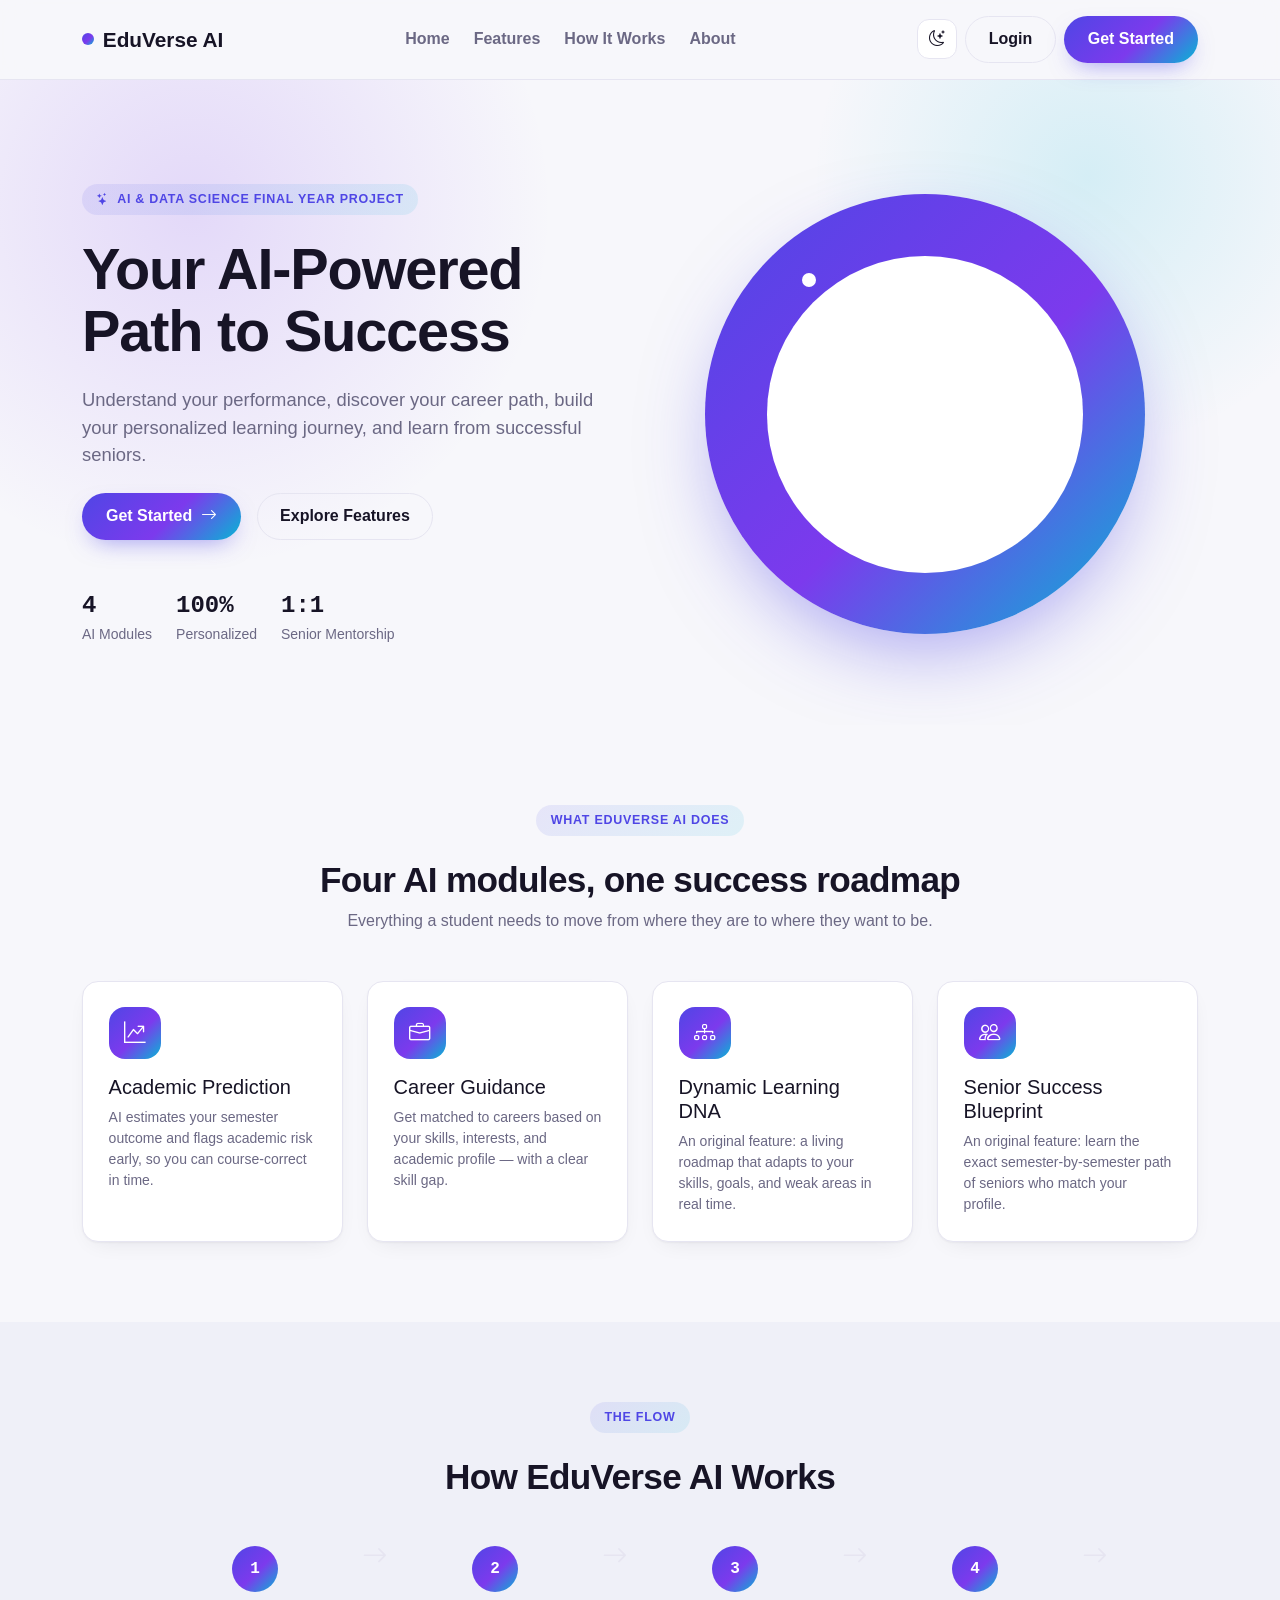
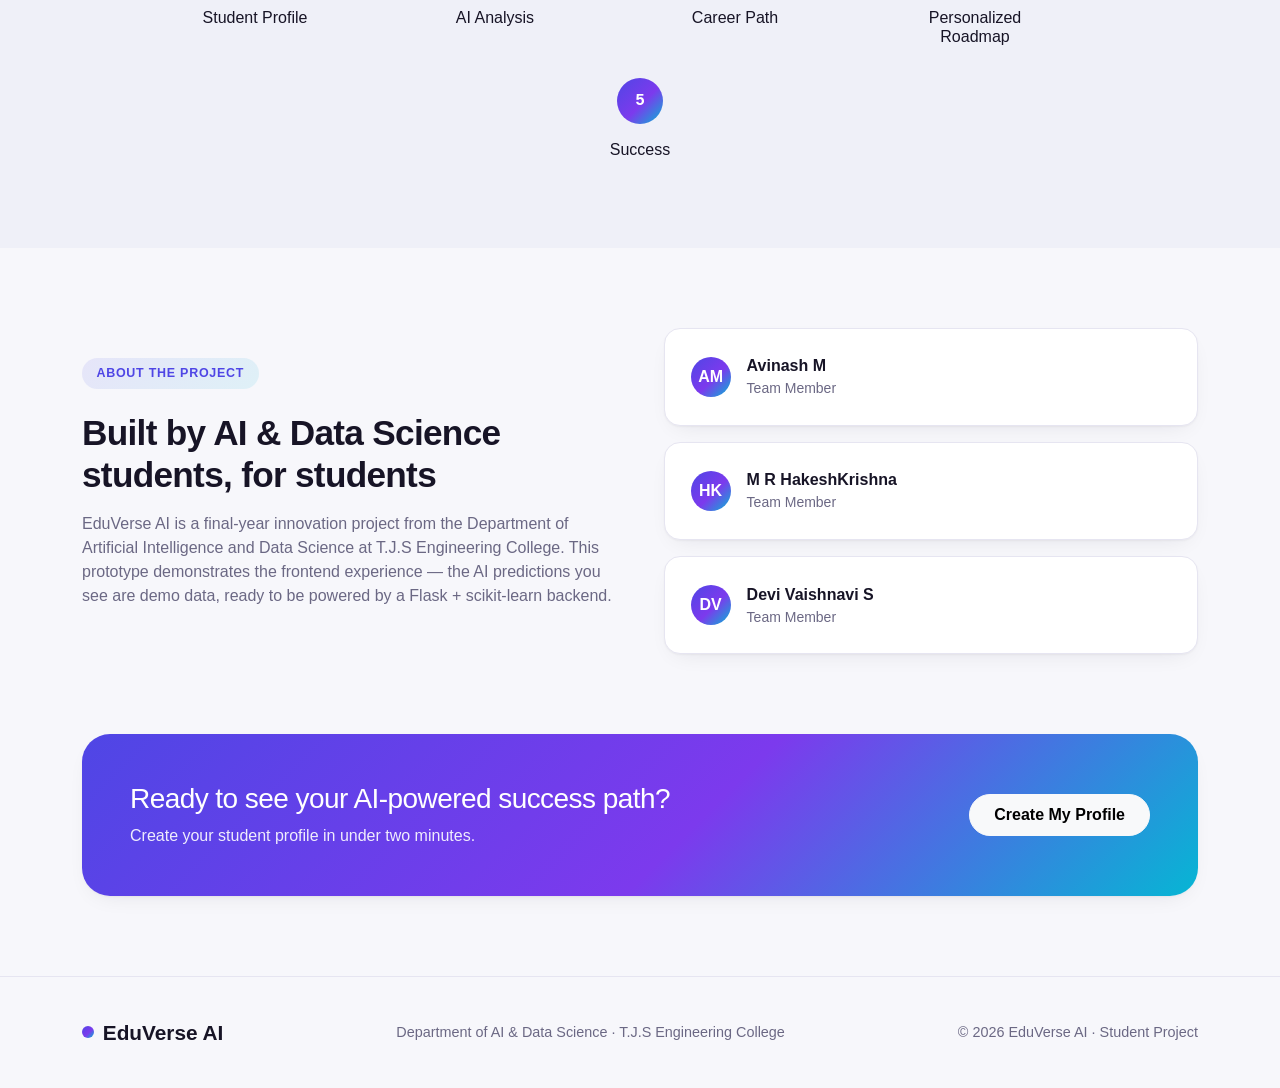
==== commit ae0239a2: "Update index.html" ====
--- a/index.html
+++ b/index.html
@@ -161,7 +161,7 @@
           <div class="col-12">
             <div class="ev-card ev-card-pad d-flex align-items-center gap-3">
               <div class="ev-avatar">HK</div>
-              <div><strong>M R Hakeshkrishna</strong><div class="text-muted-ev small">Team Member</div></div>
+              <div><strong>M R HakeshKrishna</strong><div class="text-muted-ev small">Team Member</div></div>
             </div>
           </div>
           <div class="col-12">
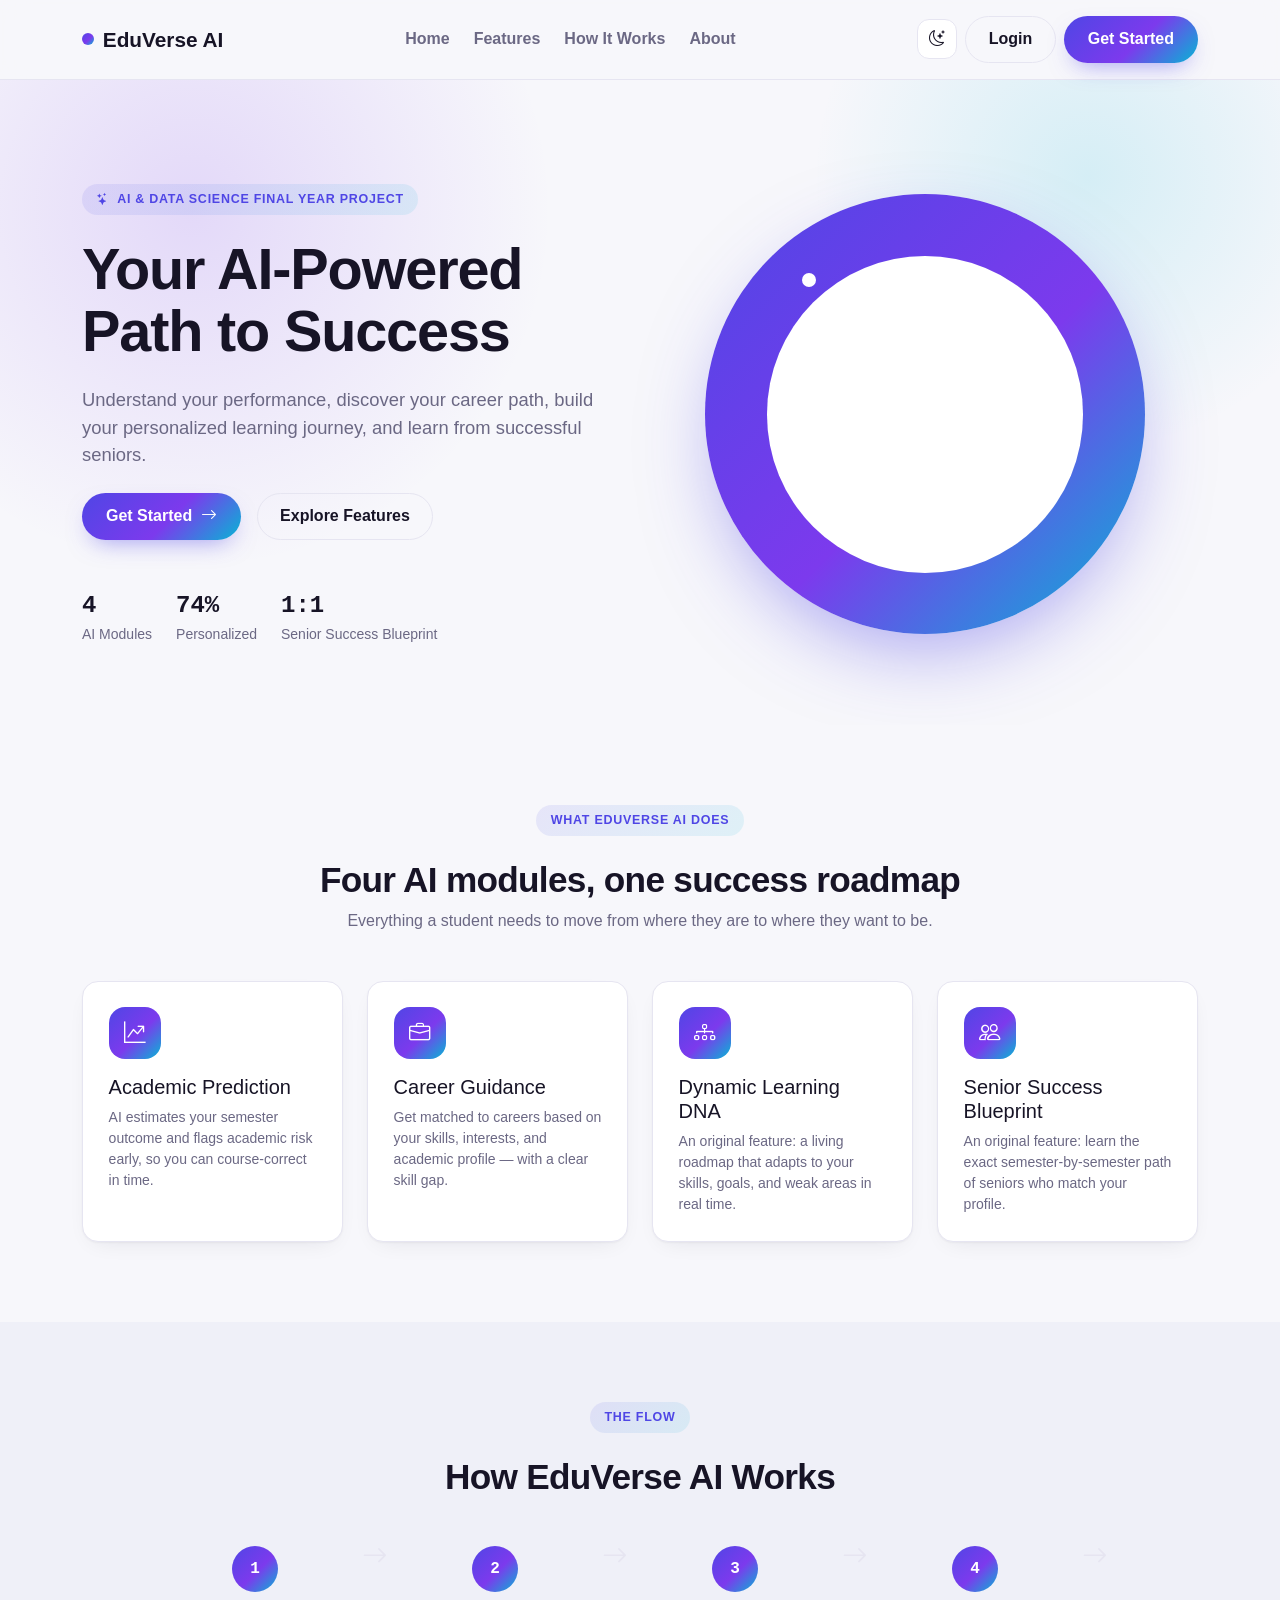
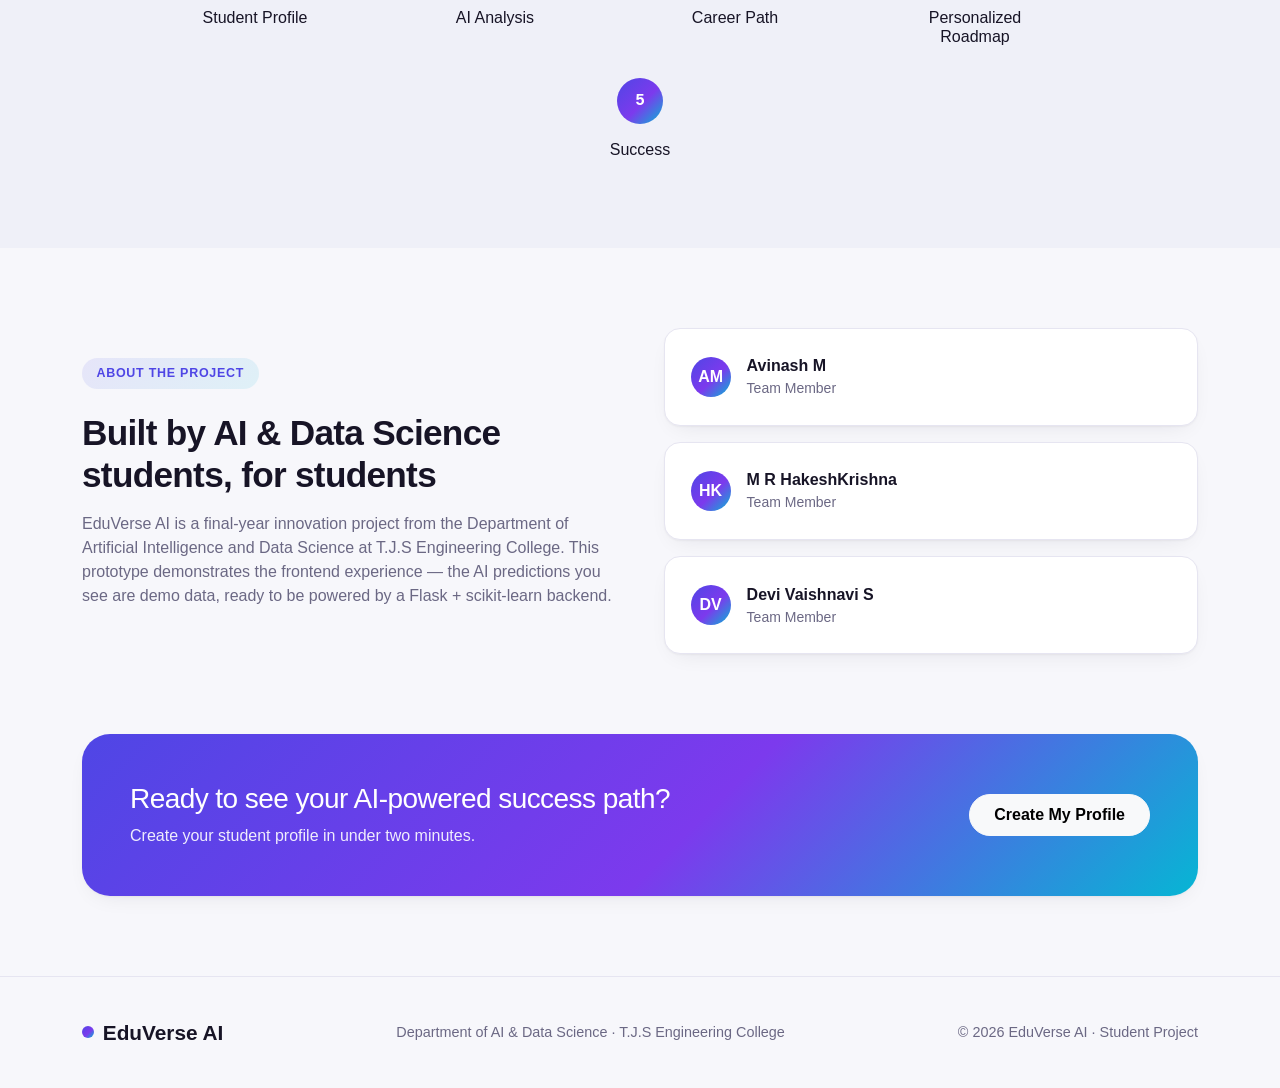
==== commit 2e48c9ab: "Update index.html" ====
--- a/index.html
+++ b/index.html
@@ -45,8 +45,8 @@
         </div>
         <div class="d-flex gap-4 mt-5">
           <div><div class="ev-stat-value font-mono" style="font-size:1.5rem;">4</div><div class="text-muted-ev small">AI Modules</div></div>
-          <div><div class="ev-stat-value font-mono" style="font-size:1.5rem;">100%</div><div class="text-muted-ev small">Personalized</div></div>
-          <div><div class="ev-stat-value font-mono" style="font-size:1.5rem;">1:1</div><div class="text-muted-ev small">Senior Mentorship</div></div>
+          <div><div class="ev-stat-value font-mono" style="font-size:1.5rem;">74%</div><div class="text-muted-ev small">Personalized</div></div>
+          <div><div class="ev-stat-value font-mono" style="font-size:1.5rem;">1:1</div><div class="text-muted-ev small">Senior Success Blueprint</div></div>
         </div>
       </div>
       <div class="col-lg-6">
